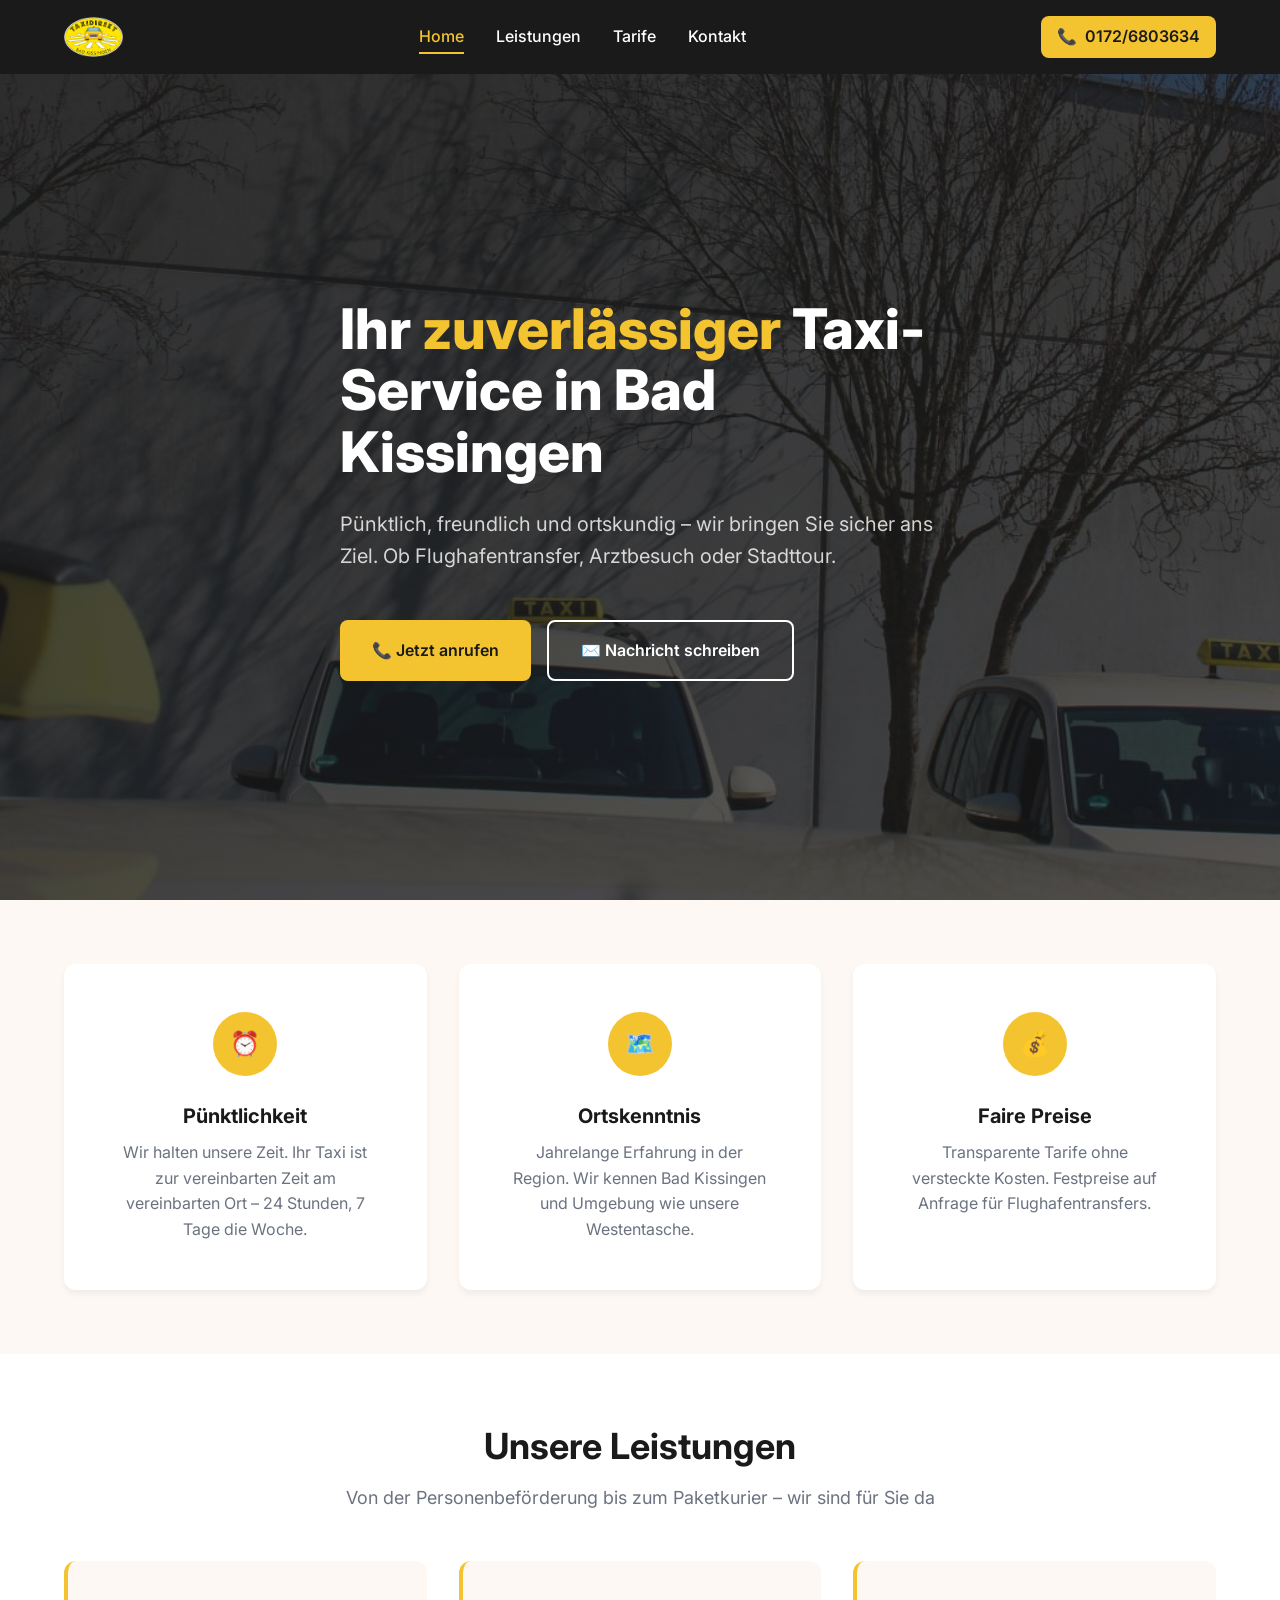
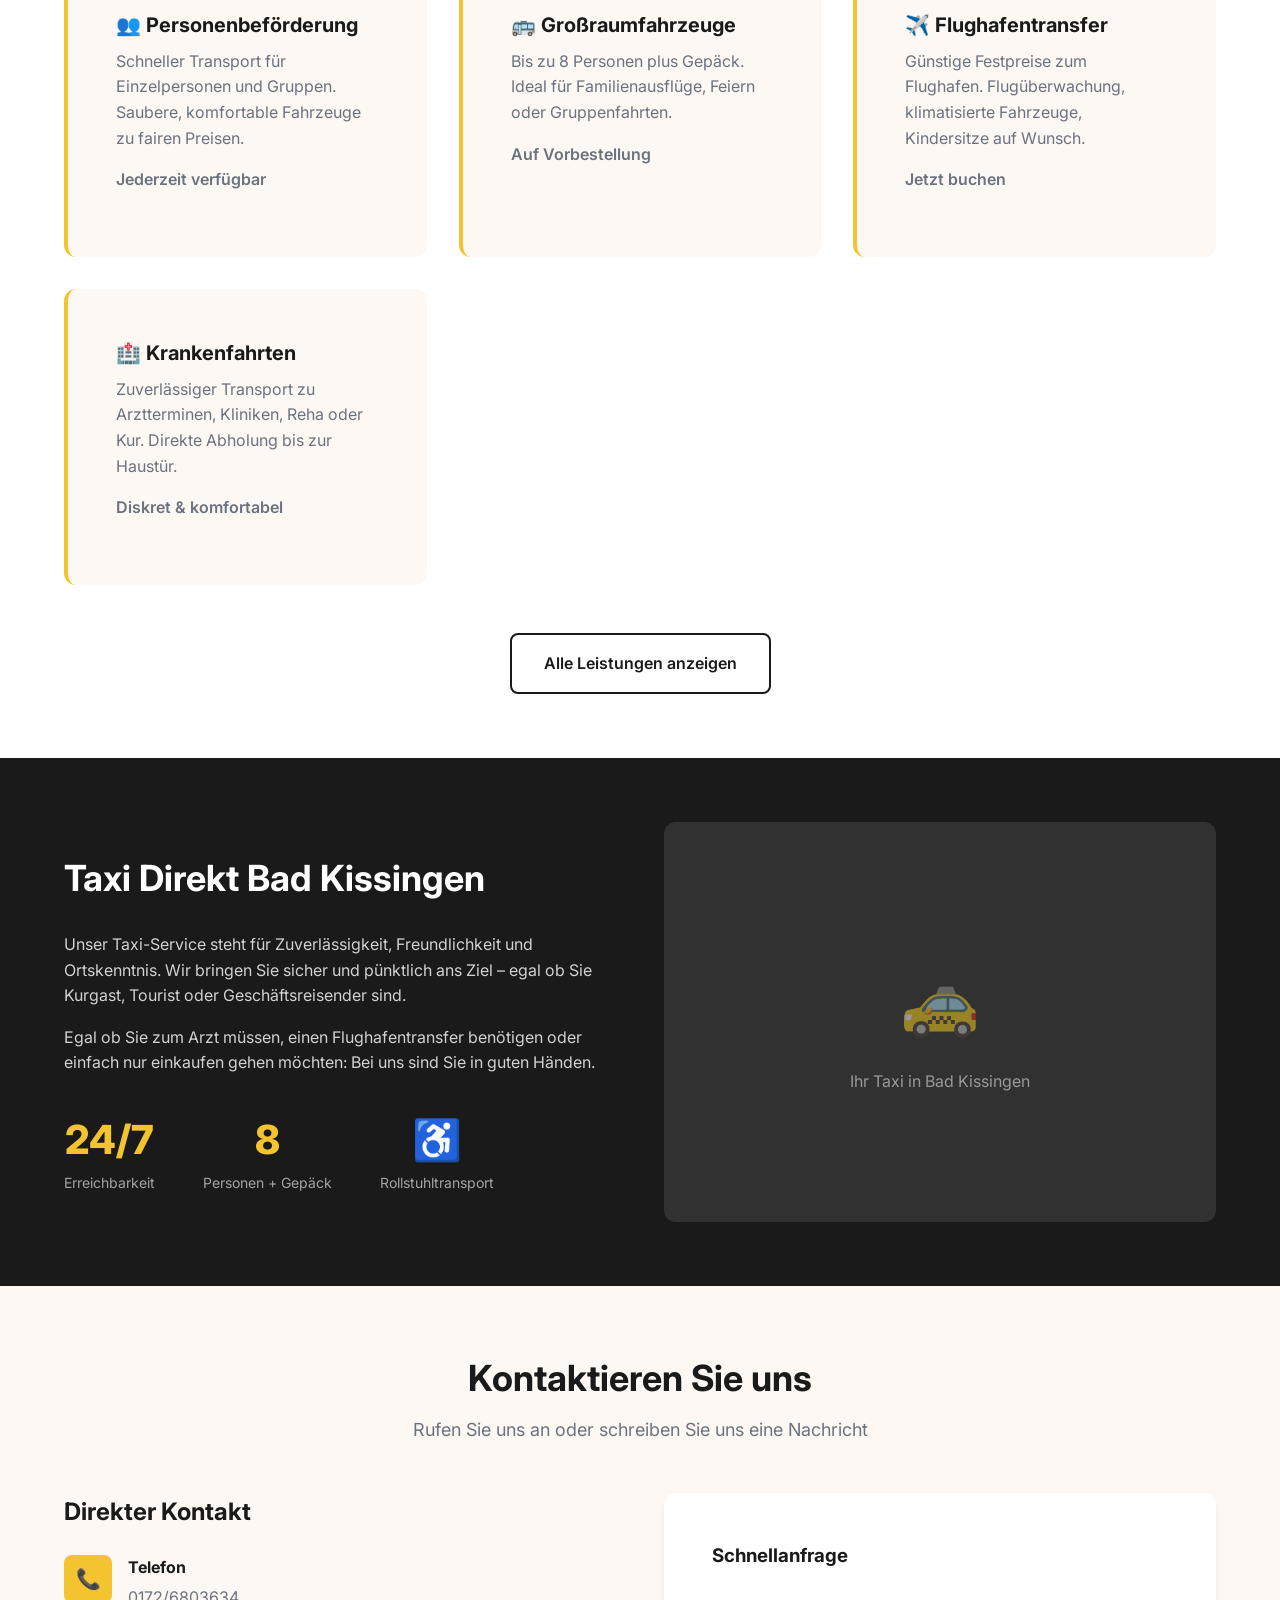
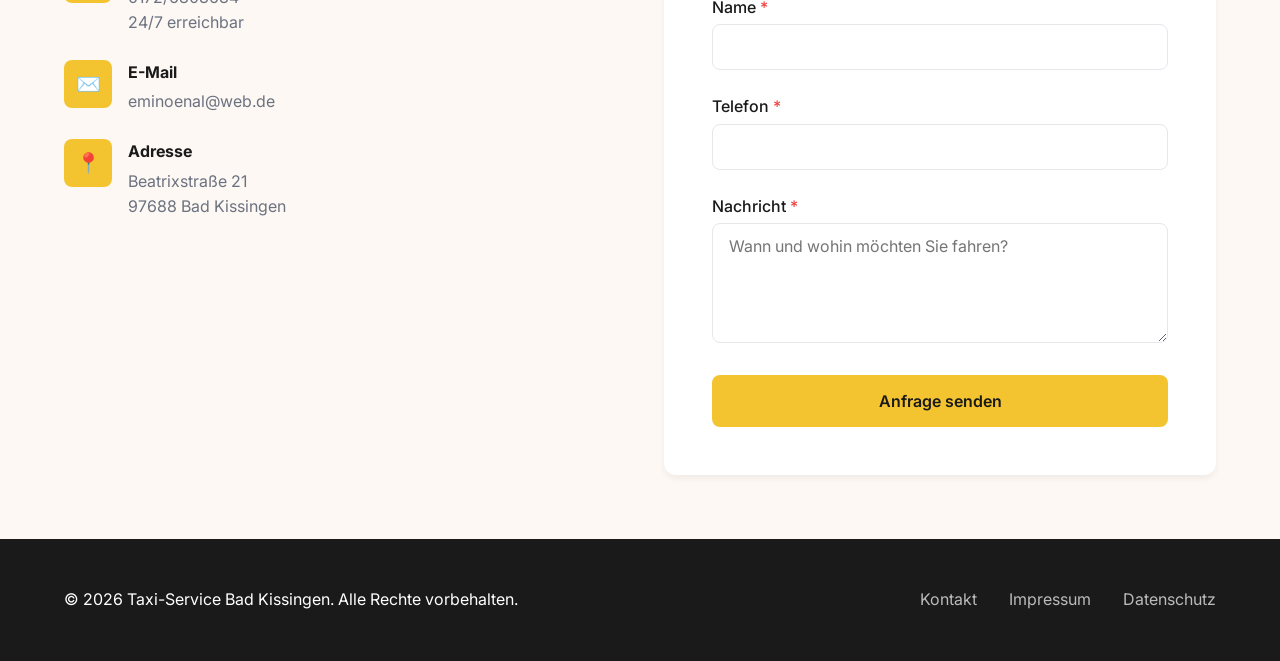
==== index.html @ 9e679f6c "Telefonnummer auf 0172/6803634 aktualisiert und echtes Logo integriert" ====
<!DOCTYPE html>
<html lang="de">
<head>
    <meta charset="UTF-8">
    <meta name="viewport" content="width=device-width, initial-scale=1.0">
    <title>Taxi-Service Bad Kissingen | Ihr zuverlässiger Partner vor Ort</title>
    <meta name="description" content="Professioneller Taxi-Service für Bad Kissingen. Personenbeförderung, Flughafentransfer, Krankenfahrten, Kurierfahrten. 24/7 erreichbar unter 0172/6803634.">
    <link rel="preconnect" href="https://fonts.googleapis.com">
    <link rel="preconnect" href="https://fonts.gstatic.com" crossorigin>
    <link href="https://fonts.googleapis.com/css2?family=Inter:wght@400;500;600;700;800&display=swap" rel="stylesheet">
    <link rel="stylesheet" href="css/style.css">
</head>
<body>
    <header>
        <div class="container">
            <a href="index.html" class="logo"><img src="img/logo.png" alt="Taxi Direkt Bad Kissingen" style="height: 40px; width: auto;"></a>
            <nav id="mainNav">
                <ul>
                    <li><a href="index.html" class="active">Home</a></li>
                    <li><a href="leistungen.html">Leistungen</a></li>
                    <li><a href="tarife.html">Tarife</a></li>
                    <li><a href="kontakt.html">Kontakt</a></li>
                </ul>
            </nav>
            <a href="tel:+491726803634" class="phone-header">
                <span>📞</span> 0172/6803634
            </a>
            <button class="mobile-menu-btn" onclick="toggleMenu()">☰</button>
        </div>
    </header>

    <section class="hero">
        <div class="container">
            <div class="hero-content">
                <h1>Ihr <span>zuverlässiger</span> Taxi-Service in Bad Kissingen</h1>
                <p>Pünktlich, freundlich und ortskundig – wir bringen Sie sicher ans Ziel. Ob Flughafentransfer, Arztbesuch oder Stadttour.</p>
                <div class="hero-buttons">
                    <a href="tel:+491726803634" class="btn btn-primary">📞 Jetzt anrufen</a>
                    <a href="kontakt.html" class="btn btn-secondary">✉️ Nachricht schreiben</a>
                </div>
            </div>
        </div>
    </section>

    <section class="features">
        <div class="container">
            <div class="features-grid">
                <div class="feature-card">
                    <div class="feature-icon">⏰</div>
                    <h3>Pünktlichkeit</h3>
                    <p>Wir halten unsere Zeit. Ihr Taxi ist zur vereinbarten Zeit am vereinbarten Ort – 24 Stunden, 7 Tage die Woche.</p>
                </div>
                <div class="feature-card">
                    <div class="feature-icon">🗺️</div>
                    <h3>Ortskenntnis</h3>
                    <p>Jahrelange Erfahrung in der Region. Wir kennen Bad Kissingen und Umgebung wie unsere Westentasche.</p>
                </div>
                <div class="feature-card">
                    <div class="feature-icon">💰</div>
                    <h3>Faire Preise</h3>
                    <p>Transparente Tarife ohne versteckte Kosten. Festpreise auf Anfrage für Flughafentransfers.</p>
                </div>
            </div>
        </div>
    </section>

    <section class="services">
        <div class="container">
            <div class="section-header">
                <h2>Unsere Leistungen</h2>
                <p>Von der Personenbeförderung bis zum Paketkurier – wir sind für Sie da</p>
            </div>
            <div class="services-grid">
                <div class="service-card">
                    <h3>👥 Personenbeförderung</h3>
                    <p>Schneller Transport für Einzelpersonen und Gruppen. Saubere, komfortable Fahrzeuge zu fairen Preisen.</p>
                    <p class="service-price">Jederzeit verfügbar</p>
                </div>
                <div class="service-card">
                    <h3>🚌 Großraumfahrzeuge</h3>
                    <p>Bis zu 8 Personen plus Gepäck. Ideal für Familienausflüge, Feiern oder Gruppenfahrten.</p>
                    <p class="service-price">Auf Vorbestellung</p>
                </div>
                <div class="service-card">
                    <h3>✈️ Flughafentransfer</h3>
                    <p>Günstige Festpreise zum Flughafen. Flugüberwachung, klimatisierte Fahrzeuge, Kindersitze auf Wunsch.</p>
                    <p class="service-price">Jetzt buchen</p>
                </div>
                <div class="service-card">
                    <h3>🏥 Krankenfahrten</h3>
                    <p>Zuverlässiger Transport zu Arztterminen, Kliniken, Reha oder Kur. Direkte Abholung bis zur Haustür.</p>
                    <p class="service-price">Diskret & komfortabel</p>
                </div>
            </div>
            <div style="text-align: center; margin-top: var(--spacing-xl);">
                <a href="leistungen.html" class="btn btn-outline">Alle Leistungen anzeigen</a>
            </div>
        </div>
    </section>

    <section class="about">
        <div class="container">
            <div class="about-content">
                <div class="about-text">
                    <h2>Taxi Direkt Bad Kissingen</h2>
                    <p>Unser Taxi-Service steht für Zuverlässigkeit, Freundlichkeit und Ortskenntnis. Wir bringen Sie sicher und pünktlich ans Ziel – egal ob Sie Kurgast, Tourist oder Geschäftsreisender sind.</p>
                    <p>Egal ob Sie zum Arzt müssen, einen Flughafentransfer benötigen oder einfach nur einkaufen gehen möchten: Bei uns sind Sie in guten Händen.</p>
                    <div class="about-stats">
                        <div class="stat">
                            <div class="stat-number">24/7</div>
                            <div class="stat-label">Erreichbarkeit</div>
                        </div>
                        <div class="stat">
                            <div class="stat-number">8</div>
                            <div class="stat-label">Personen + Gepäck</div>
                        </div>
                        <div class="stat">
                            <div class="stat-number">♿</div>
                            <div class="stat-label">Rollstuhltransport</div>
                        </div>
                    </div>
                </div>
                <div class="about-image">
                    <div style="background: rgba(255,255,255,0.1); border-radius: 12px; height: 400px; display: flex; align-items: center; justify-content: center; color: rgba(255,255,255,0.5); flex-direction: column; gap: var(--spacing-base);">
                        <span style="font-size: 4rem;">🚕</span>
                        <span>Ihr Taxi in Bad Kissingen</span>
                    </div>
                </div>
            </div>
        </div>
    </section>

    <section class="contact">
        <div class="container">
            <div class="section-header">
                <h2>Kontaktieren Sie uns</h2>
                <p>Rufen Sie uns an oder schreiben Sie uns eine Nachricht</p>
            </div>
            <div class="contact-grid">
                <div class="contact-info">
                    <h3>Direkter Kontakt</h3>
                    <div class="contact-item">
                        <div class="contact-item-icon">📞</div>
                        <div class="contact-item-content">
                            <h4>Telefon</h4>
                            <a href="tel:+491726803634">0172/6803634</a>
                            <p>24/7 erreichbar</p>
                        </div>
                    </div>
                    <div class="contact-item">
                        <div class="contact-item-icon">✉️</div>
                        <div class="contact-item-content">
                            <h4>E-Mail</h4>
                            <a href="mailto:eminoenal@web.de">eminoenal@web.de</a>
                        </div>
                    </div>
                    <div class="contact-item">
                        <div class="contact-item-icon">📍</div>
                        <div class="contact-item-content">
                            <h4>Adresse</h4>
                            <p>Beatrixstraße 21<br>97688 Bad Kissingen</p>
                        </div>
                    </div>
                </div>
                <div class="contact-form-wrapper">
                    <h3>Schnellanfrage</h3>
                    <form id="quickContactForm" action="#" method="POST">
                        <div class="form-group">
                            <label for="name">Name <span class="required">*</span></label>
                            <input type="text" id="name" name="name" required>
                            <span class="error-message">Bitte geben Sie Ihren Namen ein</span>
                        </div>
                        <div class="form-group">
                            <label for="phone">Telefon <span class="required">*</span></label>
                            <input type="tel" id="phone" name="phone" required>
                            <span class="error-message">Bitte geben Sie Ihre Telefonnummer ein</span>
                        </div>
                        <div class="form-group">
                            <label for="message">Nachricht <span class="required">*</span></label>
                            <textarea id="message" name="message" required placeholder="Wann und wohin möchten Sie fahren?"></textarea>
                            <span class="error-message">Bitte geben Sie eine Nachricht ein</span>
                        </div>
                        <button type="submit" class="btn btn-primary" style="width: 100%;">Anfrage senden</button>
                    </form>
                </div>
            </div>
        </div>
    </section>

    <footer>
        <div class="container">
            <div class="footer-content">
                <p>&copy; 2026 Taxi-Service Bad Kissingen. Alle Rechte vorbehalten.</p>
                <div class="footer-links">
                    <a href="kontakt.html">Kontakt</a>
                    <a href="impressum.html">Impressum</a>
                    <a href="datenschutz.html">Datenschutz</a>
                </div>
            </div>
        </div>
    </footer>

    <script>
        // Mobile Menu Toggle
        function toggleMenu() {
            const nav = document.getElementById('mainNav');
            nav.classList.toggle('active');
        }

        // Formular-Validierung
        document.getElementById('quickContactForm').addEventListener('submit', function(e) {
            e.preventDefault();
            
            let isValid = true;
            const requiredFields = ['name', 'phone', 'message'];
            
            requiredFields.forEach(fieldId => {
                const field = document.getElementById(fieldId);
                const errorMsg = field.nextElementSibling;
                
                if (!field.value.trim()) {
                    field.classList.add('error');
                    errorMsg.classList.add('visible');
                    isValid = false;
                } else {
                    field.classList.remove('error');
                    errorMsg.classList.remove('visible');
                }
            });
            
            if (isValid) {
                alert('Vielen Dank für Ihre Anfrage! Wir melden uns bei Ihnen.');
                this.reset();
            }
        });

        // Smooth Scroll für interne Links
        document.querySelectorAll('a[href^="#"]').forEach(anchor => {
            anchor.addEventListener('click', function (e) {
                e.preventDefault();
                const target = document.querySelector(this.getAttribute('href'));
                if (target) {
                    target.scrollIntoView({
                        behavior: 'smooth',
                        block: 'start'
                    });
                }
            });
        });
    </script>
</body>
</html>
---- css/style.css ----
:root {
    --color-primary: #F4C430;
    --color-primary-dark: #E5B526;
    --color-dark: #1A1A1A;
    --color-gray: #6B7280;
    --color-light: #FDF8F3;
    --color-success: #10B981;
    --color-error: #EF4444;
    --font-family: 'Inter', sans-serif;
    --container-max: 1200px;
    --spacing-xs: 0.25rem;
    --spacing-sm: 0.5rem;
    --spacing-base: 1rem;
    --spacing-md: 1.5rem;
    --spacing-lg: 2rem;
    --spacing-xl: 3rem;
    --spacing-2xl: 4rem;
}

* {
    margin: 0;
    padding: 0;
    box-sizing: border-box;
}

body {
    font-family: var(--font-family);
    line-height: 1.6;
    color: var(--color-dark);
    background-color: #fff;
}

.container {
    max-width: var(--container-max);
    margin: 0 auto;
    padding: 0 var(--spacing-md);
}

/* Header & Navigation */
header {
    background: var(--color-dark);
    padding: var(--spacing-base) 0;
    position: fixed;
    width: 100%;
    top: 0;
    z-index: 1000;
}

header .container {
    display: flex;
    justify-content: space-between;
    align-items: center;
}

.logo {
    font-size: 1.5rem;
    font-weight: 800;
    color: var(--color-primary);
    text-decoration: none;
    display: flex;
    align-items: center;
    gap: var(--spacing-sm);
}

.logo:hover {
    color: var(--color-primary-dark);
}

.phone-header {
    color: #fff;
    text-decoration: none;
    font-weight: 600;
    display: flex;
    align-items: center;
    gap: var(--spacing-sm);
    padding: var(--spacing-sm) var(--spacing-base);
    background: var(--color-primary);
    color: var(--color-dark);
    border-radius: 8px;
    transition: background 0.2s;
}

.phone-header:hover {
    background: var(--color-primary-dark);
}

nav ul {
    display: flex;
    list-style: none;
    gap: var(--spacing-lg);
}

nav a {
    color: #fff;
    text-decoration: none;
    font-weight: 500;
    transition: color 0.2s;
    padding: var(--spacing-sm) 0;
    position: relative;
}

nav a:hover,
nav a.active {
    color: var(--color-primary);
}

nav a.active::after {
    content: '';
    position: absolute;
    bottom: 0;
    left: 0;
    right: 0;
    height: 2px;
    background: var(--color-primary);
}

.mobile-menu-btn {
    display: none;
    background: none;
    border: none;
    color: #fff;
    font-size: 1.5rem;
    cursor: pointer;
}

/* Hero */
.hero {
    background: linear-gradient(135deg, rgba(26,26,26,0.85) 0%, rgba(26,26,26,0.7) 100%), url('../img/hero-taxi.jpg');
    background-size: cover;
    background-position: center;
    background-repeat: no-repeat;
    min-height: 100vh;
    display: flex;
    align-items: center;
    padding-top: 80px;
    position: relative;
    overflow: hidden;
}

.hero-content {
    position: relative;
    z-index: 1;
    max-width: 600px;
}

.hero h1 {
    font-size: clamp(2.5rem, 5vw, 3.5rem);
    font-weight: 800;
    line-height: 1.1;
    color: #fff;
    margin-bottom: var(--spacing-md);
}

.hero h1 span {
    color: var(--color-primary);
}

.hero p {
    font-size: 1.25rem;
    color: rgba(255,255,255,0.8);
    margin-bottom: var(--spacing-xl);
}

.hero-buttons {
    display: flex;
    gap: var(--spacing-base);
    flex-wrap: wrap;
}

/* Page Header */
.page-header {
    background: linear-gradient(135deg, var(--color-dark) 0%, #2d2d2d 100%);
    padding: 140px 0 var(--spacing-xl);
    text-align: center;
    color: #fff;
}

.page-header h1 {
    font-size: clamp(2rem, 4vw, 3rem);
    font-weight: 800;
    margin-bottom: var(--spacing-sm);
}

.page-header p {
    color: rgba(255,255,255,0.8);
    font-size: 1.125rem;
    max-width: 600px;
    margin: 0 auto;
}

/* Buttons */
.btn {
    display: inline-flex;
    align-items: center;
    justify-content: center;
    padding: 16px 32px;
    border-radius: 8px;
    font-weight: 600;
    text-decoration: none;
    transition: all 0.2s;
    border: none;
    cursor: pointer;
    font-size: 1rem;
    font-family: inherit;
    gap: var(--spacing-sm);
}

.btn-primary {
    background: var(--color-primary);
    color: var(--color-dark);
}

.btn-primary:hover {
    background: var(--color-primary-dark);
}

.btn-secondary {
    background: transparent;
    color: #fff;
    border: 2px solid #fff;
}

.btn-secondary:hover {
    background: #fff;
    color: var(--color-dark);
}

.btn-outline {
    background: transparent;
    color: var(--color-dark);
    border: 2px solid var(--color-dark);
}

.btn-outline:hover {
    background: var(--color-dark);
    color: #fff;
}

/* Features */
.features {
    padding: var(--spacing-2xl) 0;
    background: var(--color-light);
}

.features-grid {
    display: grid;
    grid-template-columns: repeat(auto-fit, minmax(280px, 1fr));
    gap: var(--spacing-lg);
}

.feature-card {
    background: #fff;
    padding: var(--spacing-xl);
    border-radius: 12px;
    box-shadow: 0 4px 6px rgba(0,0,0,0.05);
    text-align: center;
}

.feature-icon {
    width: 64px;
    height: 64px;
    background: var(--color-primary);
    border-radius: 50%;
    display: flex;
    align-items: center;
    justify-content: center;
    margin: 0 auto var(--spacing-md);
    font-size: 1.5rem;
}

.feature-card h3 {
    font-size: 1.25rem;
    margin-bottom: var(--spacing-sm);
}

.feature-card p {
    color: var(--color-gray);
}

/* Services */
.services {
    padding: var(--spacing-2xl) 0;
}

.section-header {
    text-align: center;
    margin-bottom: var(--spacing-xl);
}

.section-header h2 {
    font-size: 2.25rem;
    margin-bottom: var(--spacing-sm);
}

.section-header p {
    color: var(--color-gray);
    font-size: 1.125rem;
}

.services-grid {
    display: grid;
    grid-template-columns: repeat(auto-fit, minmax(300px, 1fr));
    gap: var(--spacing-lg);
}

.service-card {
    background: var(--color-light);
    padding: var(--spacing-xl);
    border-radius: 12px;
    border-left: 4px solid var(--color-primary);
    transition: transform 0.2s, box-shadow 0.2s;
}

.service-card:hover {
    transform: translateY(-4px);
    box-shadow: 0 8px 16px rgba(0,0,0,0.1);
}

.service-card h3 {
    font-size: 1.25rem;
    margin-bottom: var(--spacing-sm);
    display: flex;
    align-items: center;
    gap: var(--spacing-sm);
}

.service-card p {
    color: var(--color-gray);
    margin-bottom: var(--spacing-base);
}

.service-price {
    font-weight: 600;
    color: var(--color-dark);
}

.service-features {
    list-style: none;
    margin-top: var(--spacing-base);
}

.service-features li {
    padding: var(--spacing-xs) 0;
    color: var(--color-gray);
    display: flex;
    align-items: center;
    gap: var(--spacing-sm);
}

.service-features li::before {
    content: '✓';
    color: var(--color-success);
    font-weight: bold;
}

/* About Section */
.about {
    padding: var(--spacing-2xl) 0;
    background: var(--color-dark);
    color: #fff;
}

.about-content {
    display: grid;
    grid-template-columns: 1fr 1fr;
    gap: var(--spacing-xl);
    align-items: center;
}

.about-text h2 {
    font-size: 2.25rem;
    margin-bottom: var(--spacing-md);
}

.about-text h2 span {
    color: var(--color-primary);
}

.about-text p {
    color: rgba(255,255,255,0.8);
    margin-bottom: var(--spacing-base);
}

.about-stats {
    display: flex;
    gap: var(--spacing-xl);
    margin-top: var(--spacing-lg);
}

.stat {
    text-align: center;
}

.stat-number {
    font-size: 2.5rem;
    font-weight: 800;
    color: var(--color-primary);
}

.stat-label {
    color: rgba(255,255,255,0.6);
    font-size: 0.875rem;
}

/* Content Sections */
.content-section {
    padding: var(--spacing-2xl) 0;
}

.content-section.alt-bg {
    background: var(--color-light);
}

.content-section h2 {
    font-size: 1.75rem;
    margin-bottom: var(--spacing-md);
    color: var(--color-dark);
}

.content-section h3 {
    font-size: 1.25rem;
    margin: var(--spacing-lg) 0 var(--spacing-base);
    color: var(--color-dark);
}

.content-section p {
    color: var(--color-gray);
    margin-bottom: var(--spacing-base);
    line-height: 1.7;
}

.content-section ul {
    margin-left: var(--spacing-lg);
    color: var(--color-gray);
}

.content-section li {
    margin-bottom: var(--spacing-sm);
}

/* Highlight Box */
.highlight-box {
    background: var(--color-primary);
    color: var(--color-dark);
    padding: var(--spacing-xl);
    border-radius: 12px;
    margin: var(--spacing-xl) 0;
}

.highlight-box h3 {
    color: var(--color-dark);
    margin-bottom: var(--spacing-base);
}

.highlight-box p {
    color: var(--color-dark);
}

/* Tarife Section */
.tarife-section {
    padding: var(--spacing-2xl) 0;
}

.tarife-intro {
    text-align: center;
    max-width: 800px;
    margin: 0 auto var(--spacing-xl);
}

.tarife-intro p {
    color: var(--color-gray);
    font-size: 1.125rem;
}

.tarife-buttons {
    display: flex;
    justify-content: center;
    gap: var(--spacing-base);
    flex-wrap: wrap;
    margin-top: var(--spacing-lg);
}

/* Contact Section */
.contact {
    padding: var(--spacing-2xl) 0;
    background: var(--color-light);
}

.contact-grid {
    display: grid;
    grid-template-columns: 1fr 1fr;
    gap: var(--spacing-xl);
}

.contact-info h3 {
    font-size: 1.5rem;
    margin-bottom: var(--spacing-md);
}

.contact-item {
    display: flex;
    align-items: flex-start;
    gap: var(--spacing-base);
    margin-bottom: var(--spacing-md);
}

.contact-item-icon {
    width: 48px;
    height: 48px;
    background: var(--color-primary);
    border-radius: 8px;
    display: flex;
    align-items: center;
    justify-content: center;
    flex-shrink: 0;
    font-size: 1.25rem;
}

.contact-item-content h4 {
    margin-bottom: 4px;
    font-size: 1rem;
}

.contact-item-content p,
.contact-item-content a {
    color: var(--color-gray);
    text-decoration: none;
}

.contact-item-content a:hover {
    color: var(--color-dark);
}

/* Contact Form */
.contact-form-wrapper {
    background: #fff;
    padding: var(--spacing-xl);
    border-radius: 12px;
    box-shadow: 0 4px 6px rgba(0,0,0,0.05);
}

.contact-form-wrapper h3 {
    margin-bottom: var(--spacing-md);
}

.form-group {
    margin-bottom: var(--spacing-md);
}

.form-group label {
    display: block;
    margin-bottom: var(--spacing-xs);
    font-weight: 500;
}

.form-group label .required {
    color: var(--color-error);
}

.form-group input,
.form-group textarea,
.form-group select {
    width: 100%;
    padding: 12px 16px;
    border: 1px solid #E5E7EB;
    border-radius: 8px;
    font-family: inherit;
    font-size: 1rem;
    transition: border-color 0.2s, box-shadow 0.2s;
    background: #fff;
}

.form-group input:focus,
.form-group textarea:focus,
.form-group select:focus {
    outline: none;
    border-color: var(--color-primary);
    box-shadow: 0 0 0 3px rgba(244,196,48,0.2);
}

.form-group input.error,
.form-group textarea.error {
    border-color: var(--color-error);
}

.error-message {
    color: var(--color-error);
    font-size: 0.875rem;
    margin-top: var(--spacing-xs);
    display: none;
}

.error-message.visible {
    display: block;
}

.form-group textarea {
    resize: vertical;
    min-height: 120px;
}

.form-success {
    background: var(--color-success);
    color: #fff;
    padding: var(--spacing-base);
    border-radius: 8px;
    margin-bottom: var(--spacing-md);
    display: none;
}

.form-success.visible {
    display: block;
}

/* Footer */
footer {
    background: var(--color-dark);
    color: #fff;
    padding: var(--spacing-xl) 0;
}

.footer-content {
    display: flex;
    justify-content: space-between;
    align-items: center;
    flex-wrap: wrap;
    gap: var(--spacing-base);
}

.footer-links {
    display: flex;
    gap: var(--spacing-lg);
}

.footer-links a {
    color: rgba(255,255,255,0.7);
    text-decoration: none;
}

.footer-links a:hover {
    color: var(--color-primary);
}

/* Legal Pages */
.legal-content {
    padding: var(--spacing-2xl) 0;
    max-width: 800px;
    margin: 0 auto;
}

.legal-content h2 {
    font-size: 1.5rem;
    margin: var(--spacing-xl) 0 var(--spacing-base);
    color: var(--color-dark);
}

.legal-content h2:first-child {
    margin-top: 0;
}

.legal-content p {
    color: var(--color-gray);
    margin-bottom: var(--spacing-base);
    line-height: 1.7;
}

.legal-content address {
    color: var(--color-gray);
    font-style: normal;
    line-height: 1.8;
    margin-bottom: var(--spacing-base);
}

/* Responsive */
@media (max-width: 768px) {
    nav {
        display: none;
        position: absolute;
        top: 100%;
        left: 0;
        right: 0;
        background: var(--color-dark);
        padding: var(--spacing-base) 0;
    }

    nav.active {
        display: block;
    }

    nav ul {
        flex-direction: column;
        gap: 0;
        padding: 0 var(--spacing-md);
    }

    nav a {
        padding: var(--spacing-base) 0;
        display: block;
        border-bottom: 1px solid rgba(255,255,255,0.1);
    }

    nav a.active::after {
        display: none;
    }

    .mobile-menu-btn {
        display: block;
    }

    .hero h1 {
        font-size: 2rem;
    }

    .about-content,
    .contact-grid {
        grid-template-columns: 1fr;
    }

    .about-stats {
        justify-content: center;
    }

    .footer-content {
        flex-direction: column;
        text-align: center;
    }

    .phone-header span {
        display: none;
    }

    .phone-header {
        padding: var(--spacing-sm);
        font-size: 0.875rem;
    }
}

@media (max-width: 480px) {
    .hero-buttons {
        flex-direction: column;
    }

    .btn {
        width: 100%;
    }

    .about-stats {
        flex-direction: column;
        gap: var(--spacing-base);
    }

    .tarife-buttons {
        flex-direction: column;
    }
}
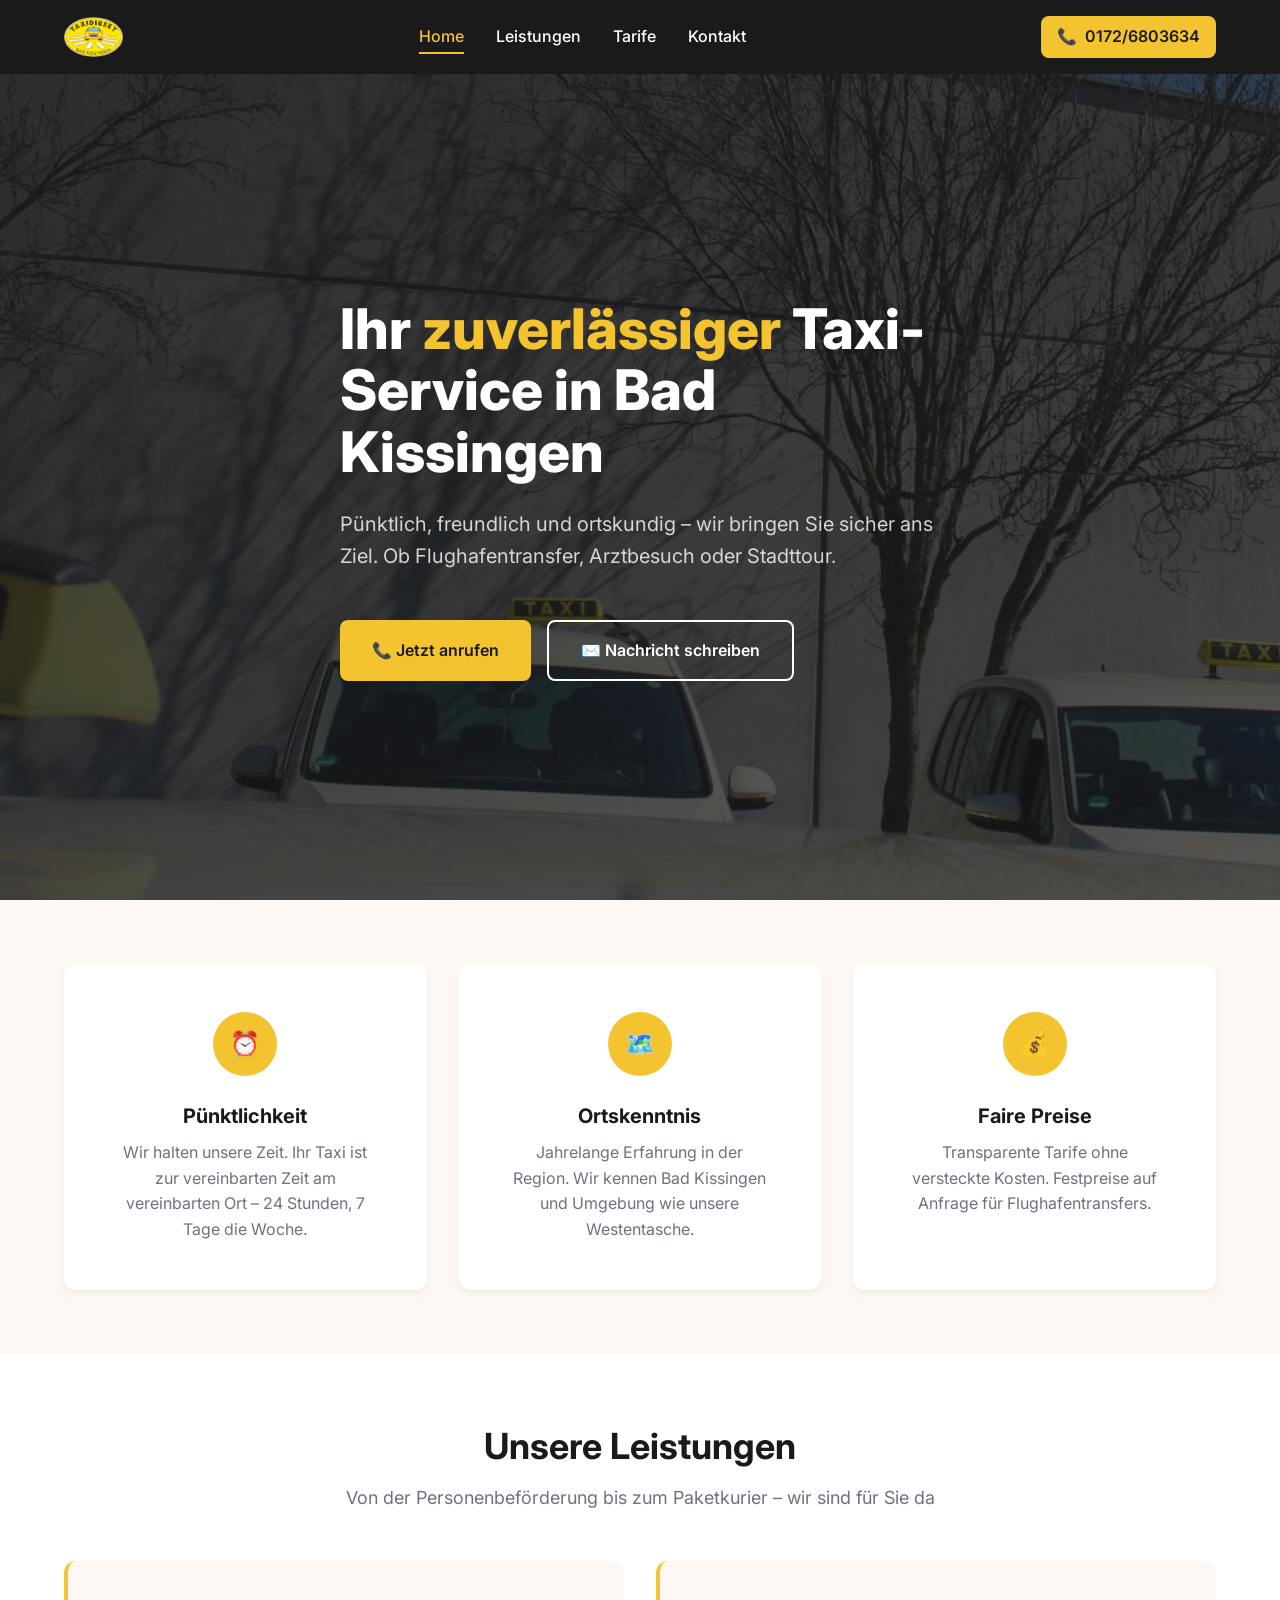
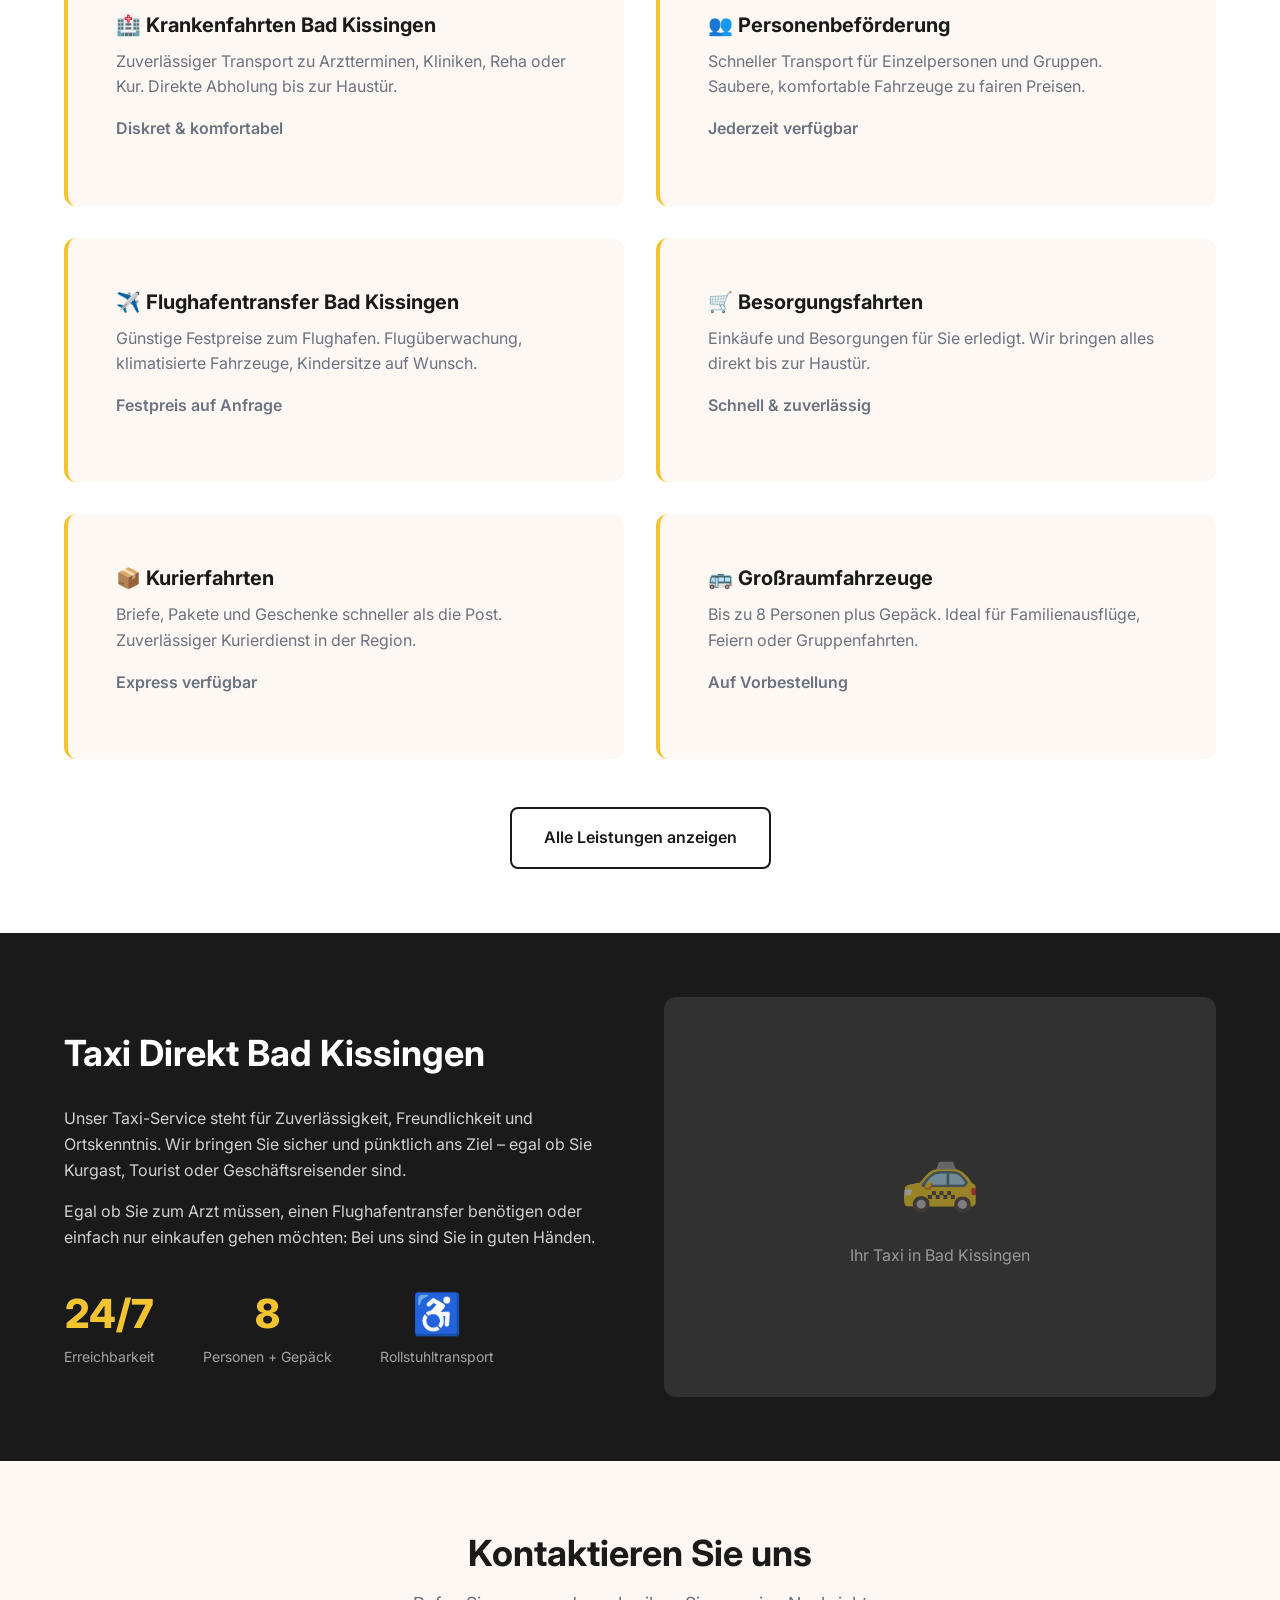
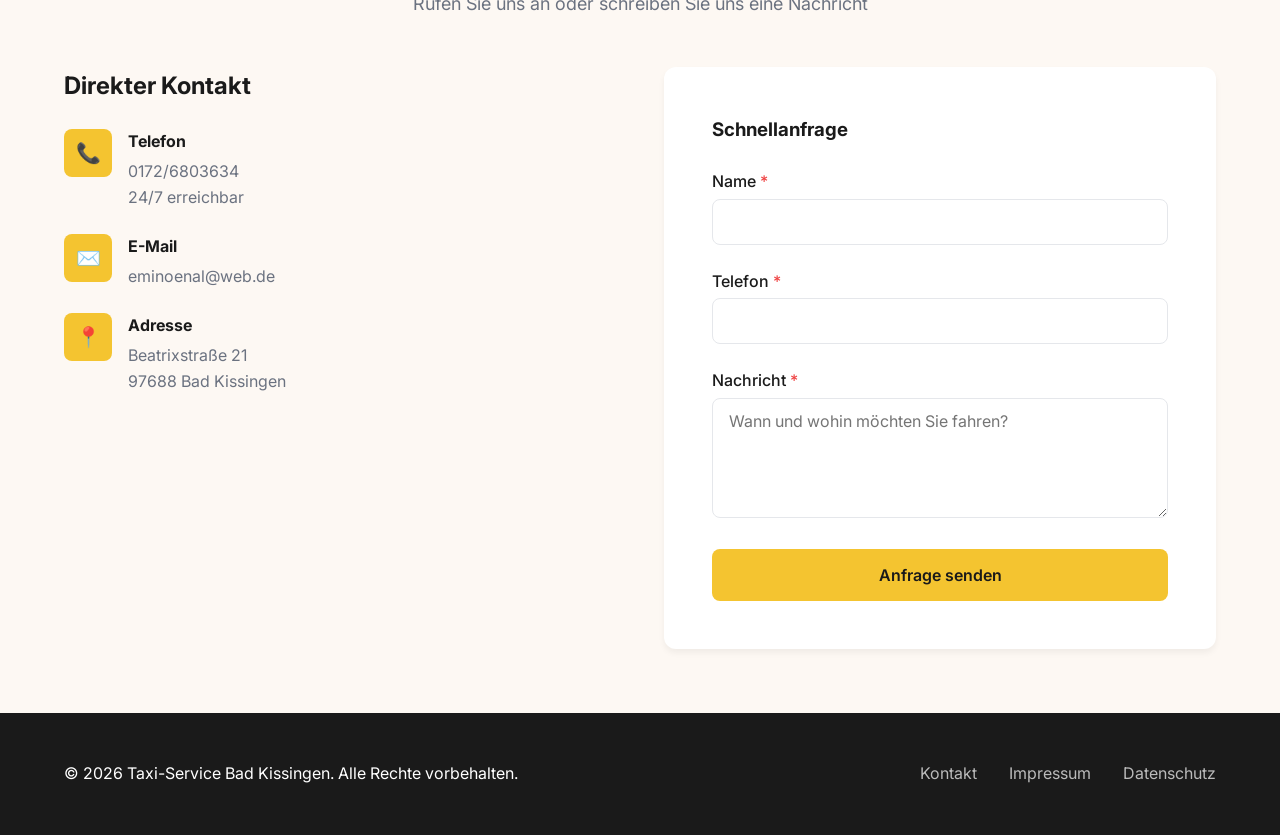
==== commit 60c17134: "Leistungen auf Startseite aktualisiert: 6 Services 2-spaltig auf Desktop" ====
--- a/index.html
+++ b/index.html
@@ -72,24 +72,34 @@
             </div>
             <div class="services-grid">
                 <div class="service-card">
+                    <h3>🏥 Krankenfahrten Bad Kissingen</h3>
+                    <p>Zuverlässiger Transport zu Arztterminen, Kliniken, Reha oder Kur. Direkte Abholung bis zur Haustür.</p>
+                    <p class="service-price">Diskret & komfortabel</p>
+                </div>
+                <div class="service-card">
                     <h3>👥 Personenbeförderung</h3>
                     <p>Schneller Transport für Einzelpersonen und Gruppen. Saubere, komfortable Fahrzeuge zu fairen Preisen.</p>
                     <p class="service-price">Jederzeit verfügbar</p>
                 </div>
                 <div class="service-card">
+                    <h3>✈️ Flughafentransfer Bad Kissingen</h3>
+                    <p>Günstige Festpreise zum Flughafen. Flugüberwachung, klimatisierte Fahrzeuge, Kindersitze auf Wunsch.</p>
+                    <p class="service-price">Festpreis auf Anfrage</p>
+                </div>
+                <div class="service-card">
+                    <h3>🛒 Besorgungsfahrten</h3>
+                    <p>Einkäufe und Besorgungen für Sie erledigt. Wir bringen alles direkt bis zur Haustür.</p>
+                    <p class="service-price">Schnell & zuverlässig</p>
+                </div>
+                <div class="service-card">
+                    <h3>📦 Kurierfahrten</h3>
+                    <p>Briefe, Pakete und Geschenke schneller als die Post. Zuverlässiger Kurierdienst in der Region.</p>
+                    <p class="service-price">Express verfügbar</p>
+                </div>
+                <div class="service-card">
                     <h3>🚌 Großraumfahrzeuge</h3>
                     <p>Bis zu 8 Personen plus Gepäck. Ideal für Familienausflüge, Feiern oder Gruppenfahrten.</p>
                     <p class="service-price">Auf Vorbestellung</p>
-                </div>
-                <div class="service-card">
-                    <h3>✈️ Flughafentransfer</h3>
-                    <p>Günstige Festpreise zum Flughafen. Flugüberwachung, klimatisierte Fahrzeuge, Kindersitze auf Wunsch.</p>
-                    <p class="service-price">Jetzt buchen</p>
-                </div>
-                <div class="service-card">
-                    <h3>🏥 Krankenfahrten</h3>
-                    <p>Zuverlässiger Transport zu Arztterminen, Kliniken, Reha oder Kur. Direkte Abholung bis zur Haustür.</p>
-                    <p class="service-price">Diskret & komfortabel</p>
                 </div>
             </div>
             <div style="text-align: center; margin-top: var(--spacing-xl);">
--- a/css/style.css
+++ b/css/style.css
@@ -299,8 +299,14 @@
 
 .services-grid {
     display: grid;
-    grid-template-columns: repeat(auto-fit, minmax(300px, 1fr));
+    grid-template-columns: repeat(2, 1fr);
     gap: var(--spacing-lg);
+}
+
+@media (max-width: 768px) {
+    .services-grid {
+        grid-template-columns: 1fr;
+    }
 }
 
 .service-card {
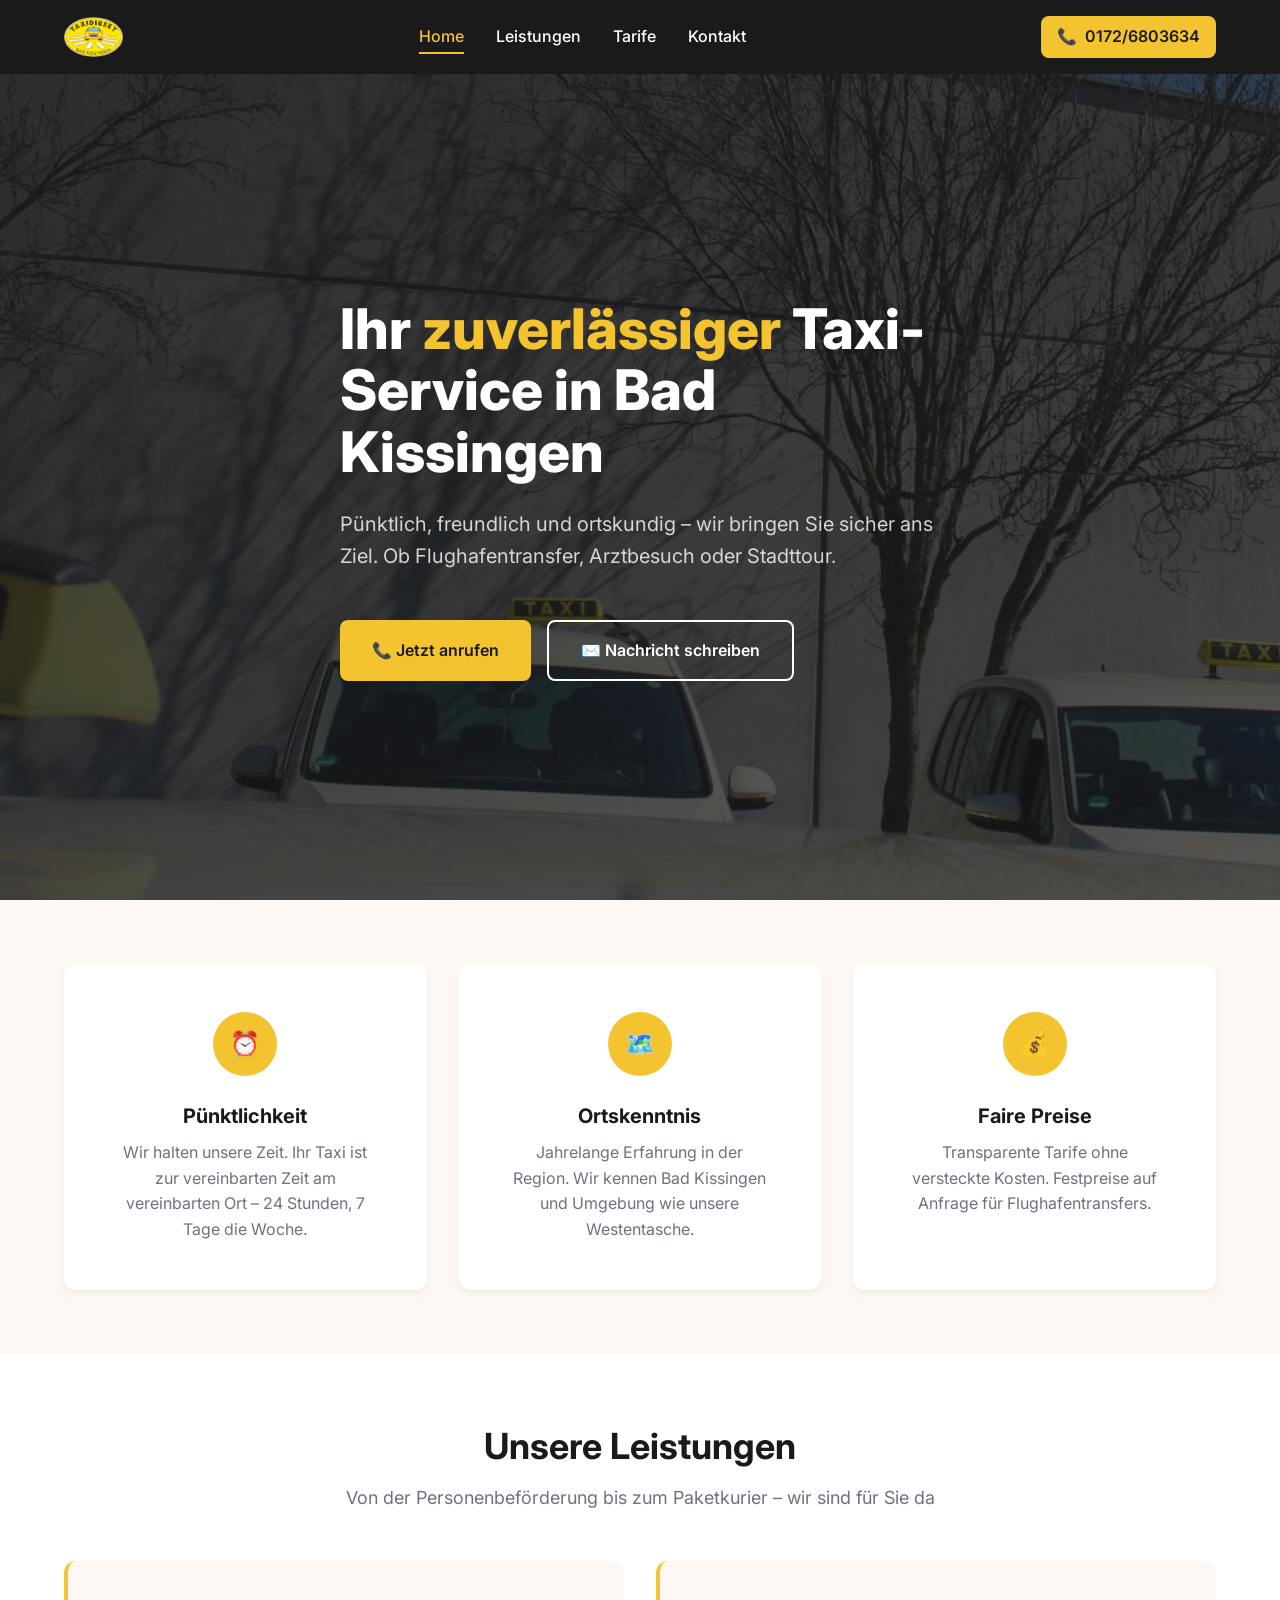
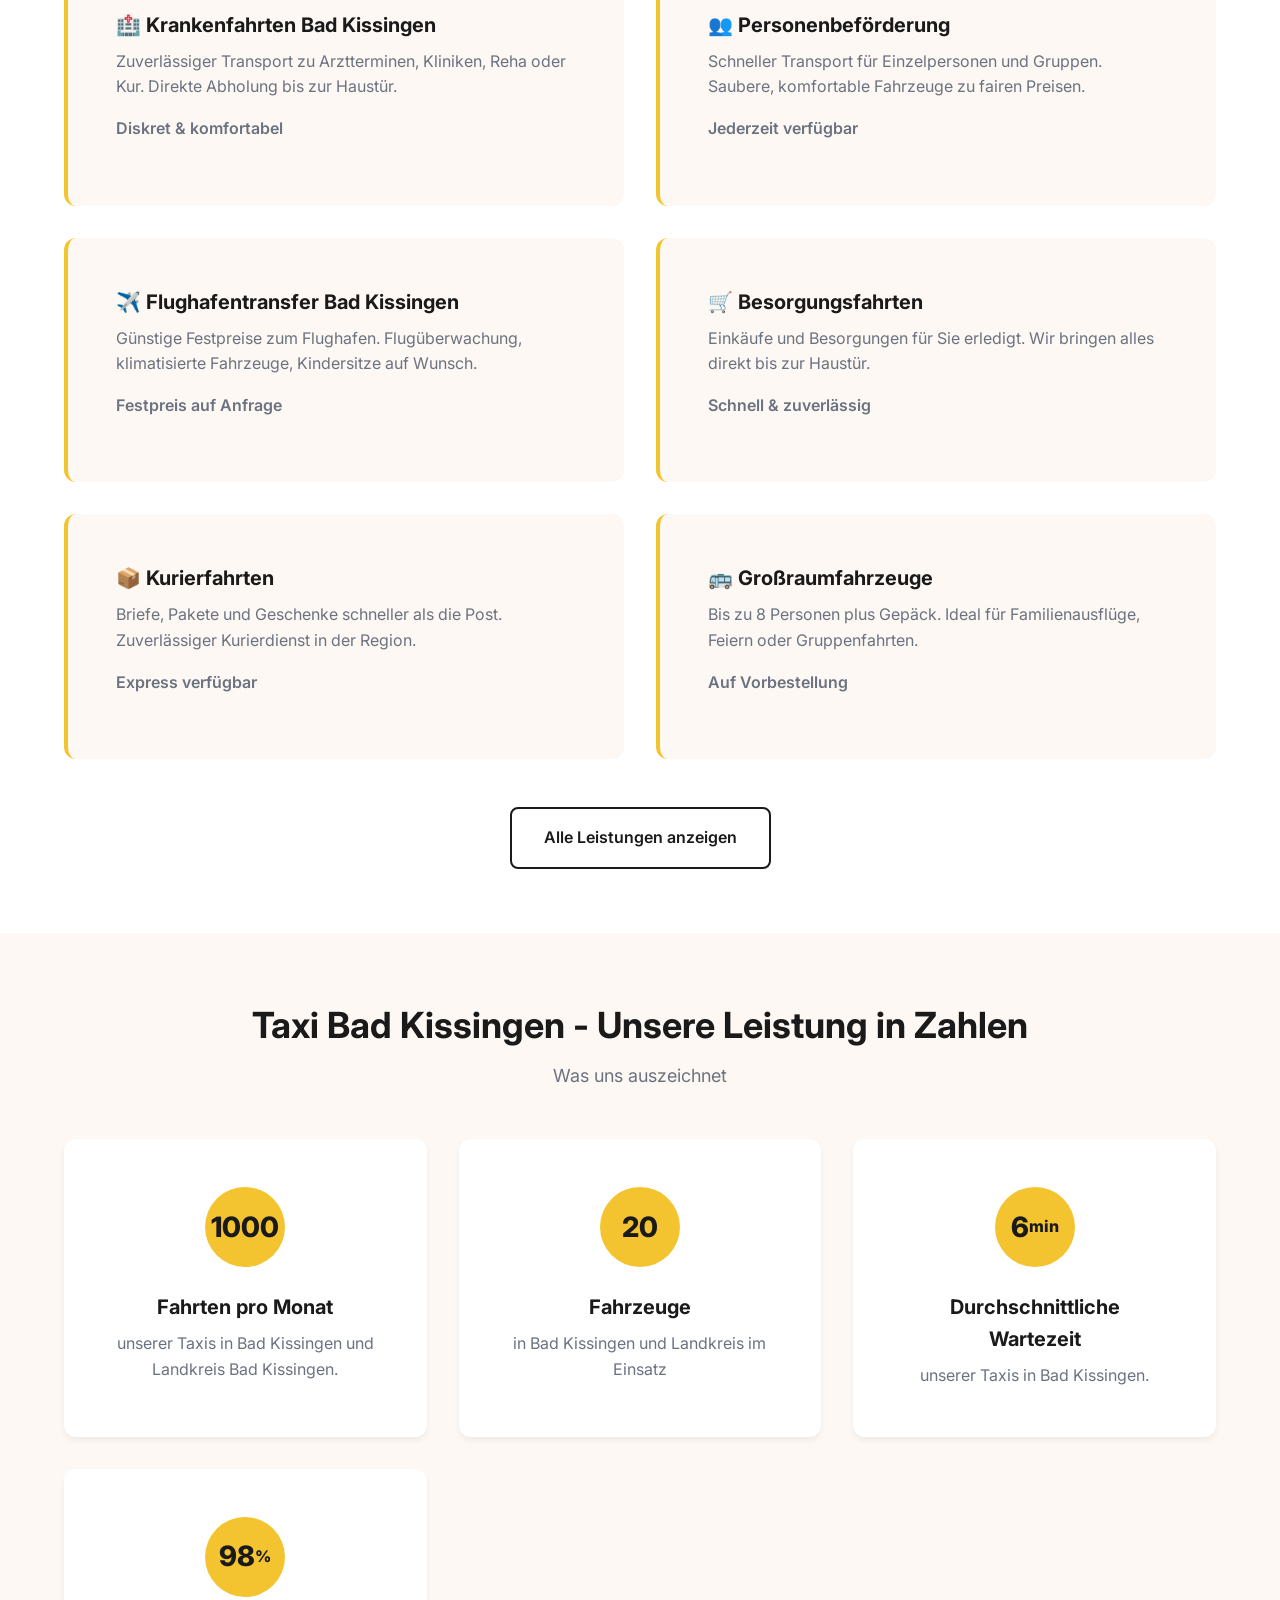
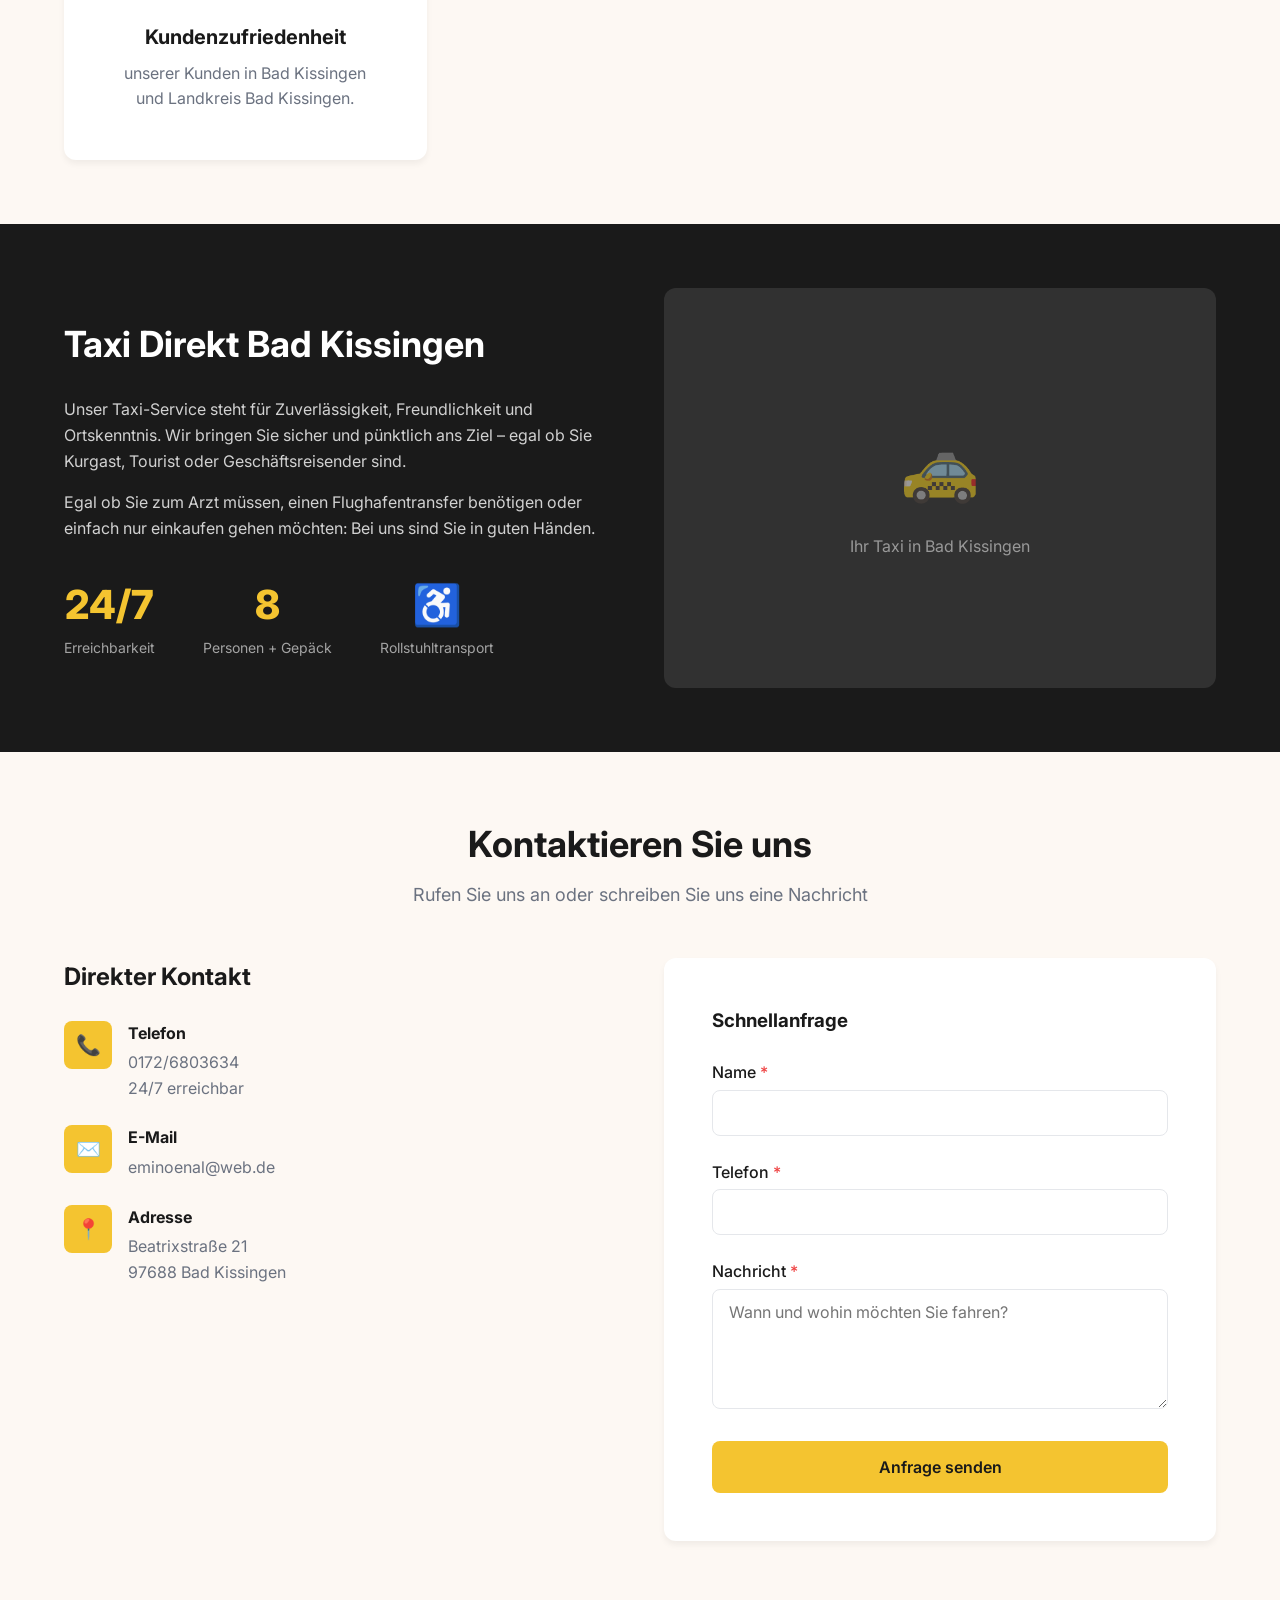
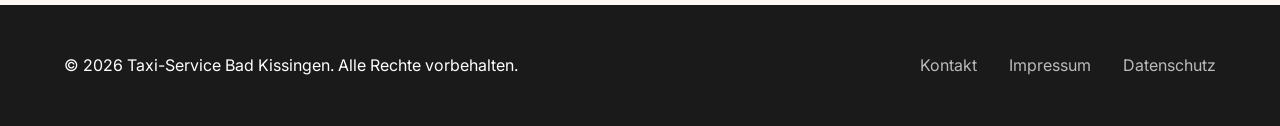
==== commit eee2d1f8: "Statistik-Sektion mit Zahlen nach Leistungen eingefuegt" ====
--- a/index.html
+++ b/index.html
@@ -104,6 +104,37 @@
             </div>
             <div style="text-align: center; margin-top: var(--spacing-xl);">
                 <a href="leistungen.html" class="btn btn-outline">Alle Leistungen anzeigen</a>
+            </div>
+        </div>
+    </section>
+
+    <section class="features">
+        <div class="container">
+            <div class="section-header">
+                <h2>Taxi Bad Kissingen - Unsere Leistung in Zahlen</h2>
+                <p>Was uns auszeichnet</p>
+            </div>
+            <div class="features-grid">
+                <div class="feature-card">
+                    <div class="feature-icon" style="font-size: 1.75rem; font-weight: 800; width: 80px; height: 80px;">1000</div>
+                    <h3>Fahrten pro Monat</h3>
+                    <p>unserer Taxis in Bad Kissingen und Landkreis Bad Kissingen.</p>
+                </div>
+                <div class="feature-card">
+                    <div class="feature-icon" style="font-size: 1.75rem; font-weight: 800; width: 80px; height: 80px;">20</div>
+                    <h3>Fahrzeuge</h3>
+                    <p>in Bad Kissingen und Landkreis im Einsatz</p>
+                </div>
+                <div class="feature-card">
+                    <div class="feature-icon" style="font-size: 1.75rem; font-weight: 800; width: 80px; height: 80px;">6<span style="font-size: 1rem;">min</span></div>
+                    <h3>Durchschnittliche Wartezeit</h3>
+                    <p>unserer Taxis in Bad Kissingen.</p>
+                </div>
+                <div class="feature-card">
+                    <div class="feature-icon" style="font-size: 1.75rem; font-weight: 800; width: 80px; height: 80px;">98<span style="font-size: 1rem;">%</span></div>
+                    <h3>Kundenzufriedenheit</h3>
+                    <p>unserer Kunden in Bad Kissingen und Landkreis Bad Kissingen.</p>
+                </div>
             </div>
         </div>
     </section>
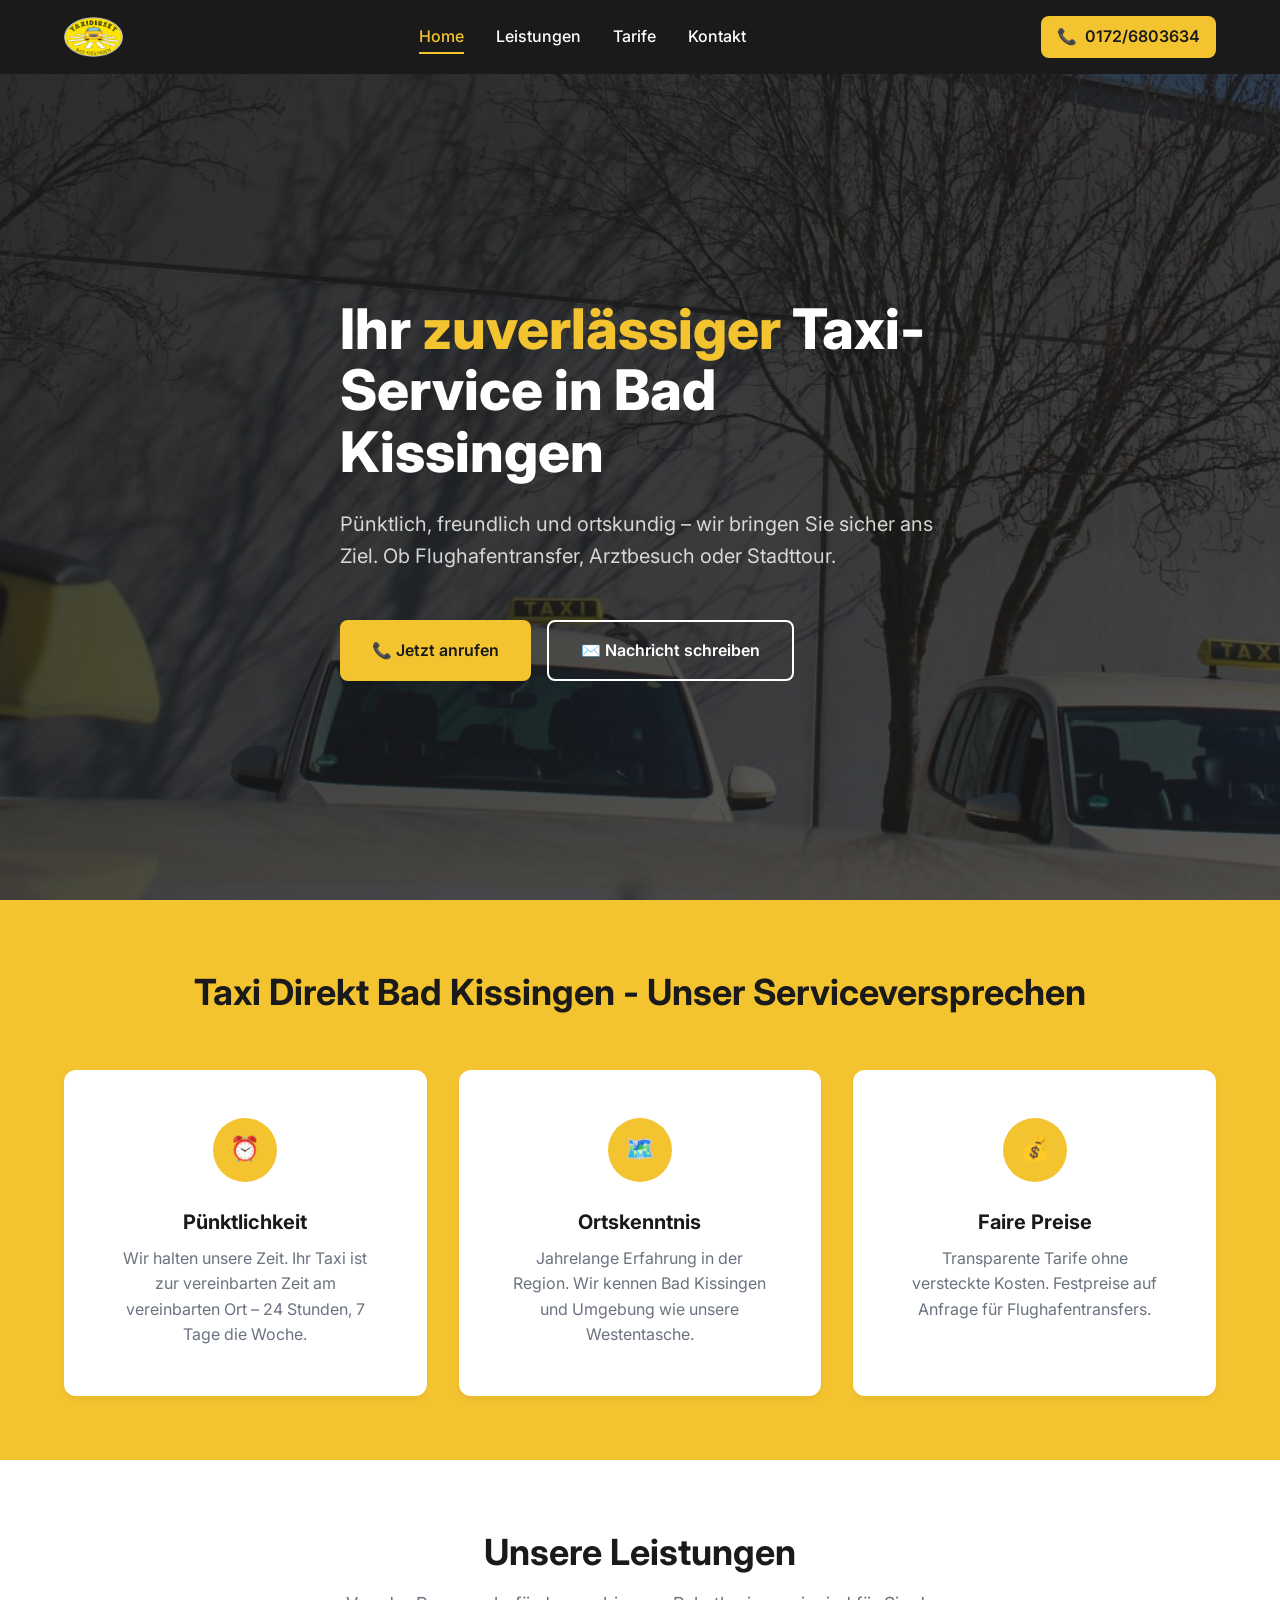
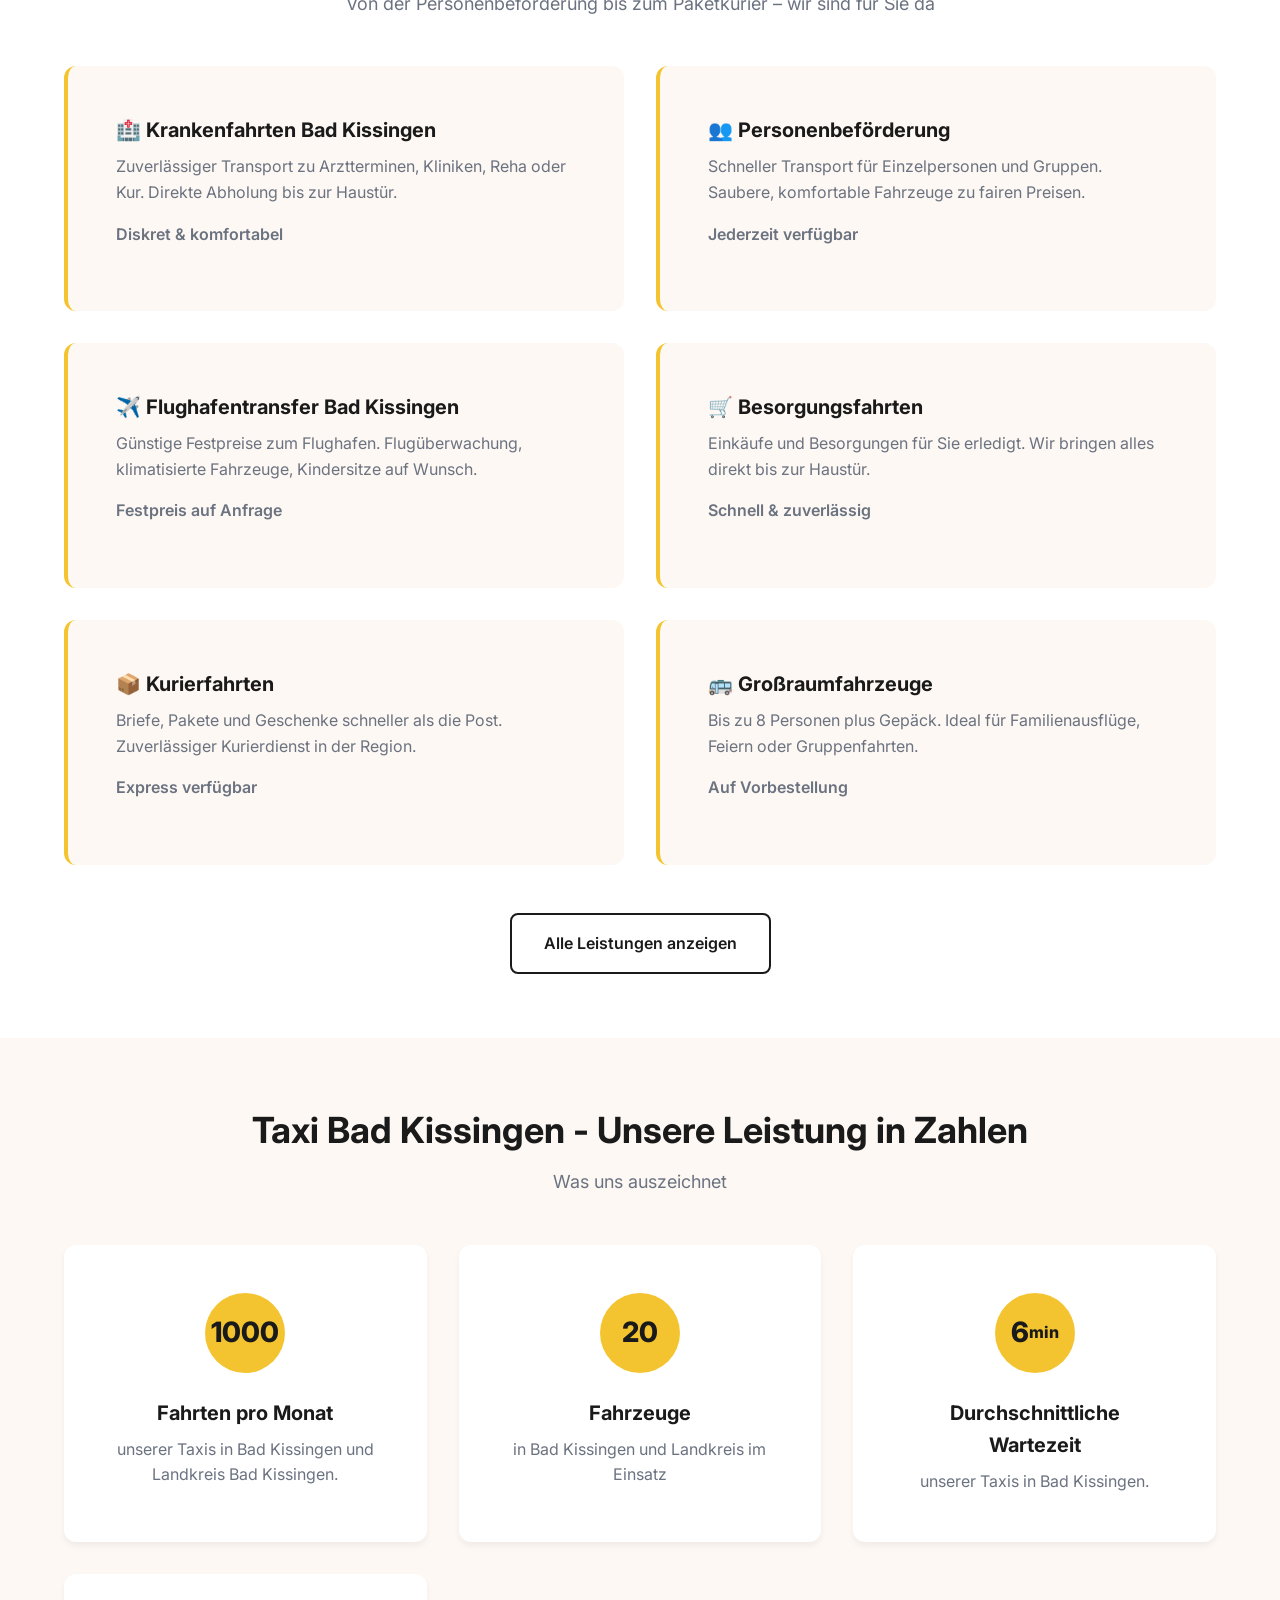
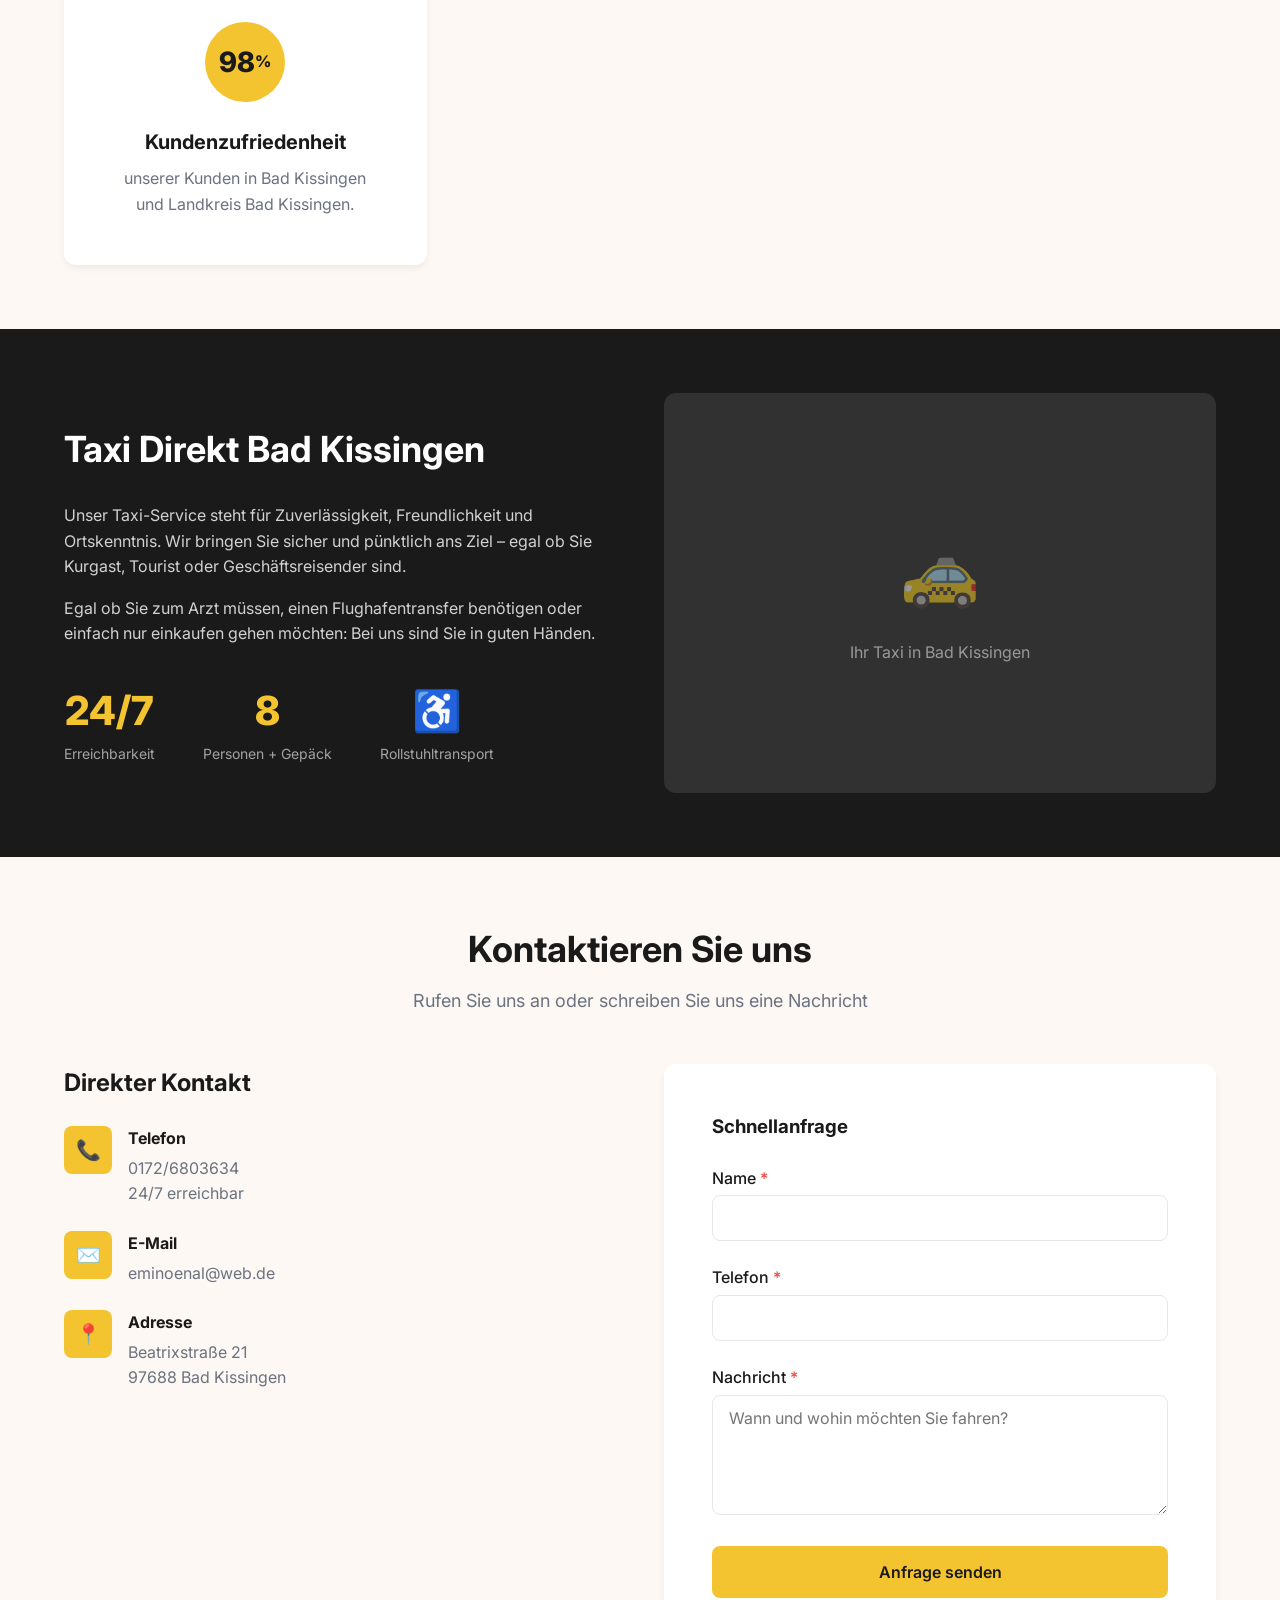
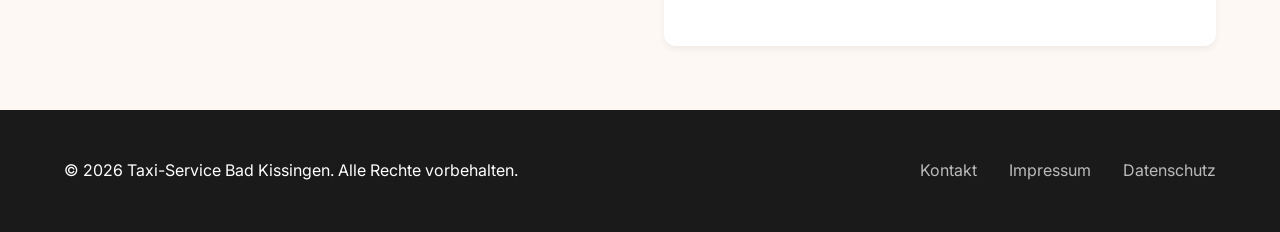
==== commit 1636efe9: "Serviceversprechen-Sektion nach Hero mit gelbem Hintergrund und Headline" ====
--- a/index.html
+++ b/index.html
@@ -42,8 +42,11 @@
         </div>
     </section>
 
-    <section class="features">
-        <div class="container">
+    <section class="features" style="background: var(--color-primary); padding: var(--spacing-2xl) 0;">
+        <div class="container">
+            <div class="section-header" style="margin-bottom: var(--spacing-xl);">
+                <h2 style="color: var(--color-dark);">Taxi Direkt Bad Kissingen - Unser Serviceversprechen</h2>
+            </div>
             <div class="features-grid">
                 <div class="feature-card">
                     <div class="feature-icon">⏰</div>
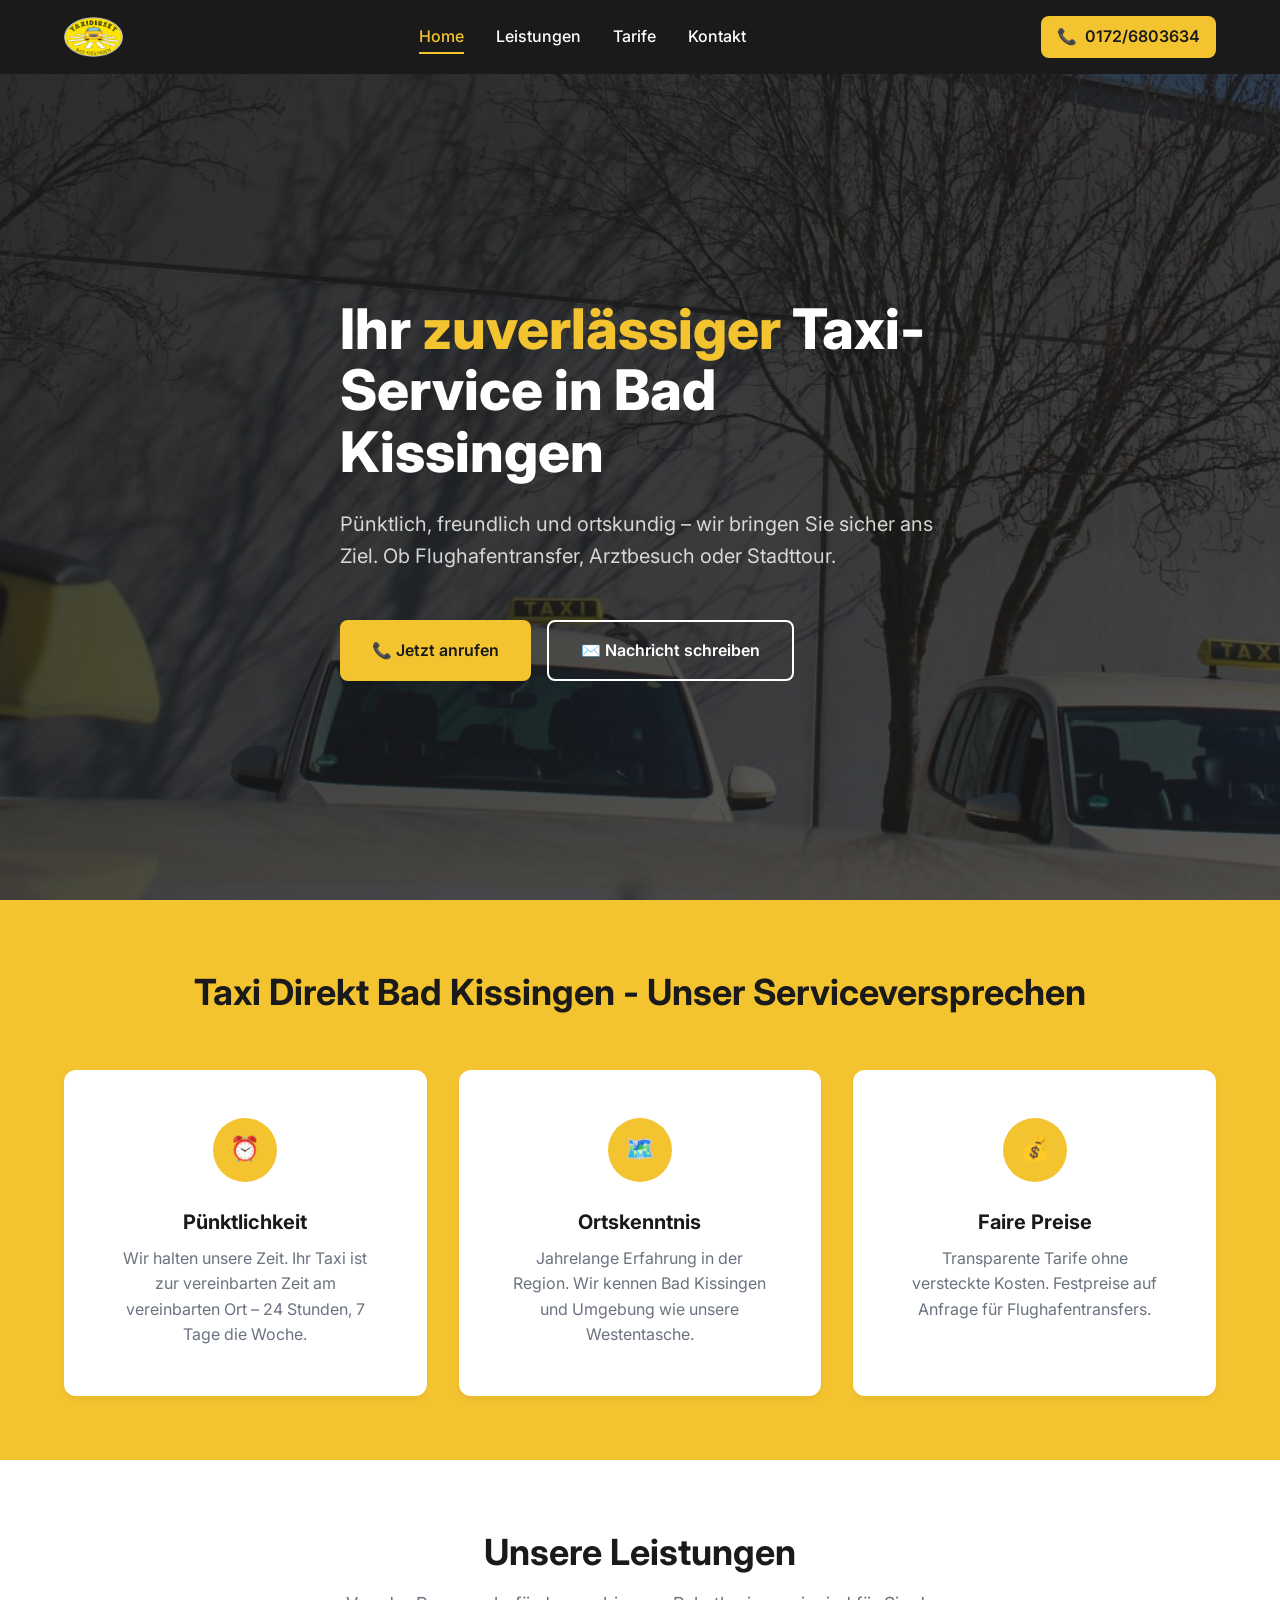
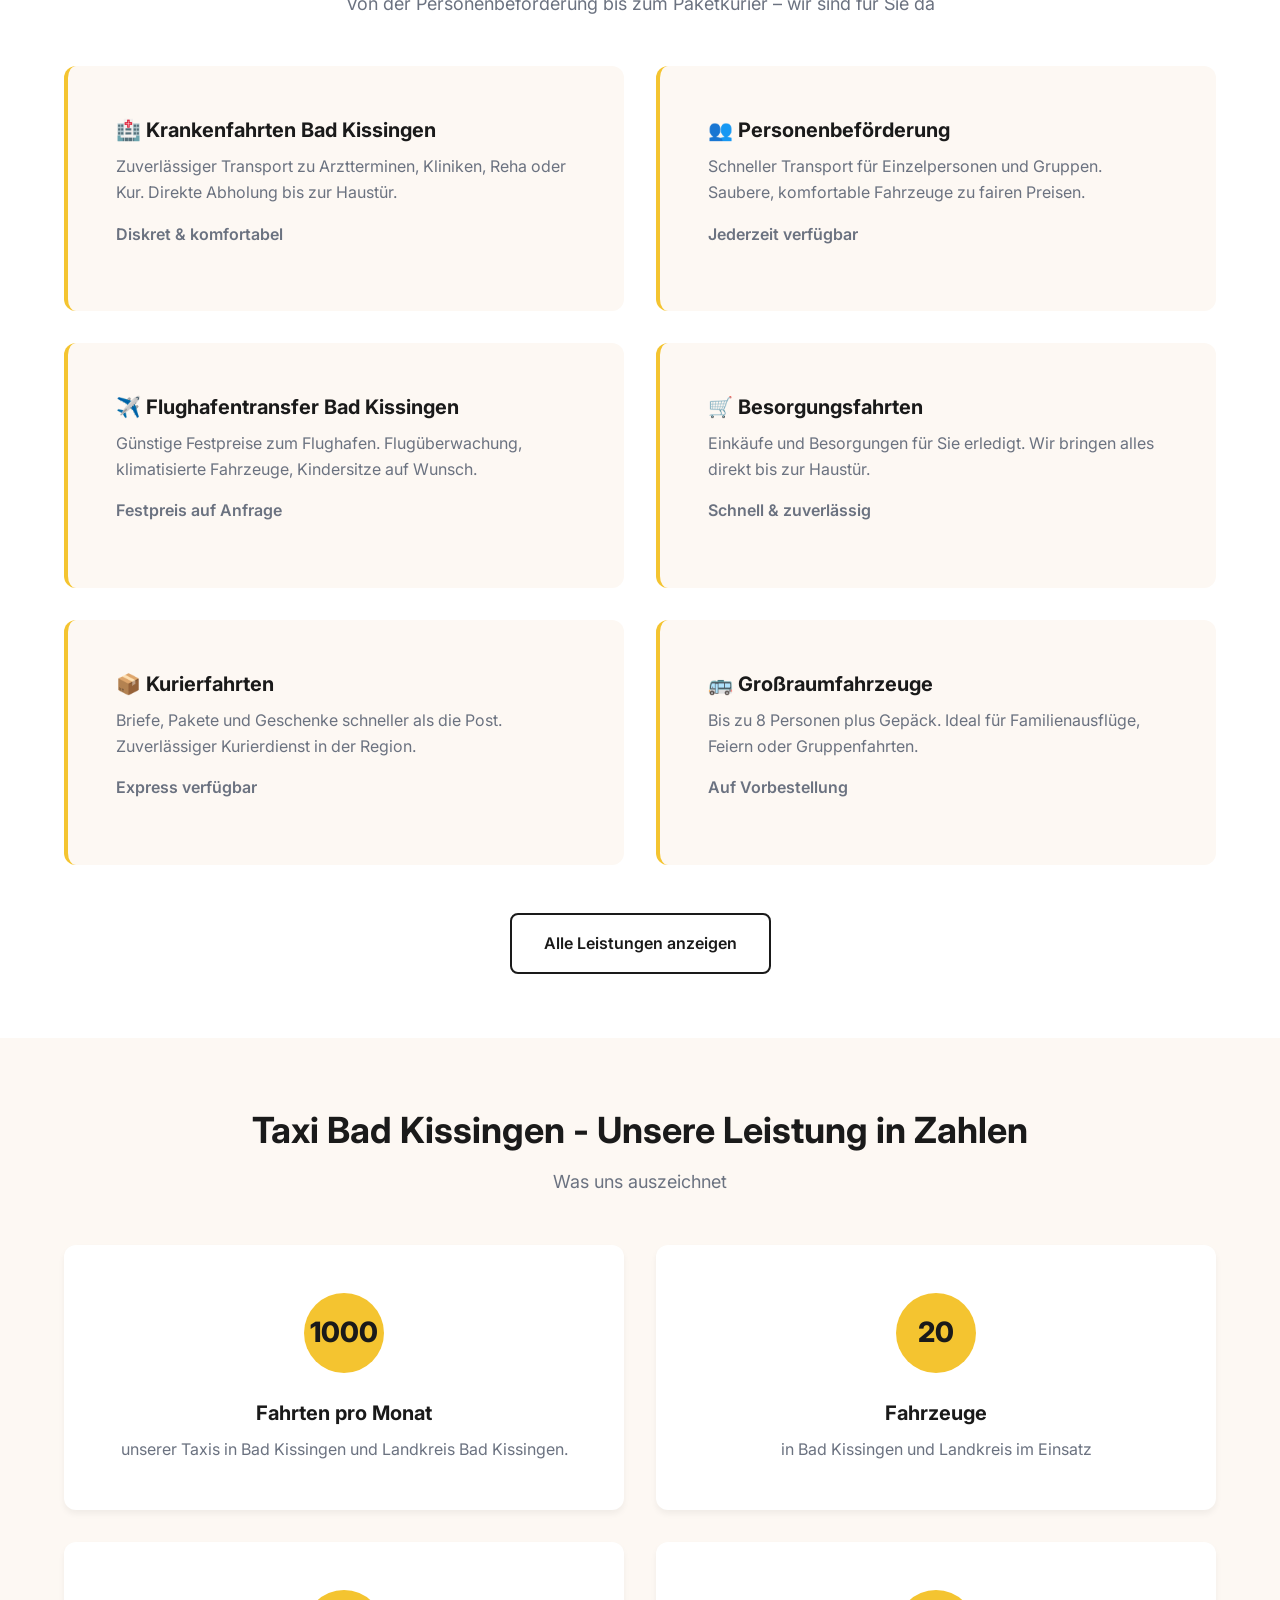
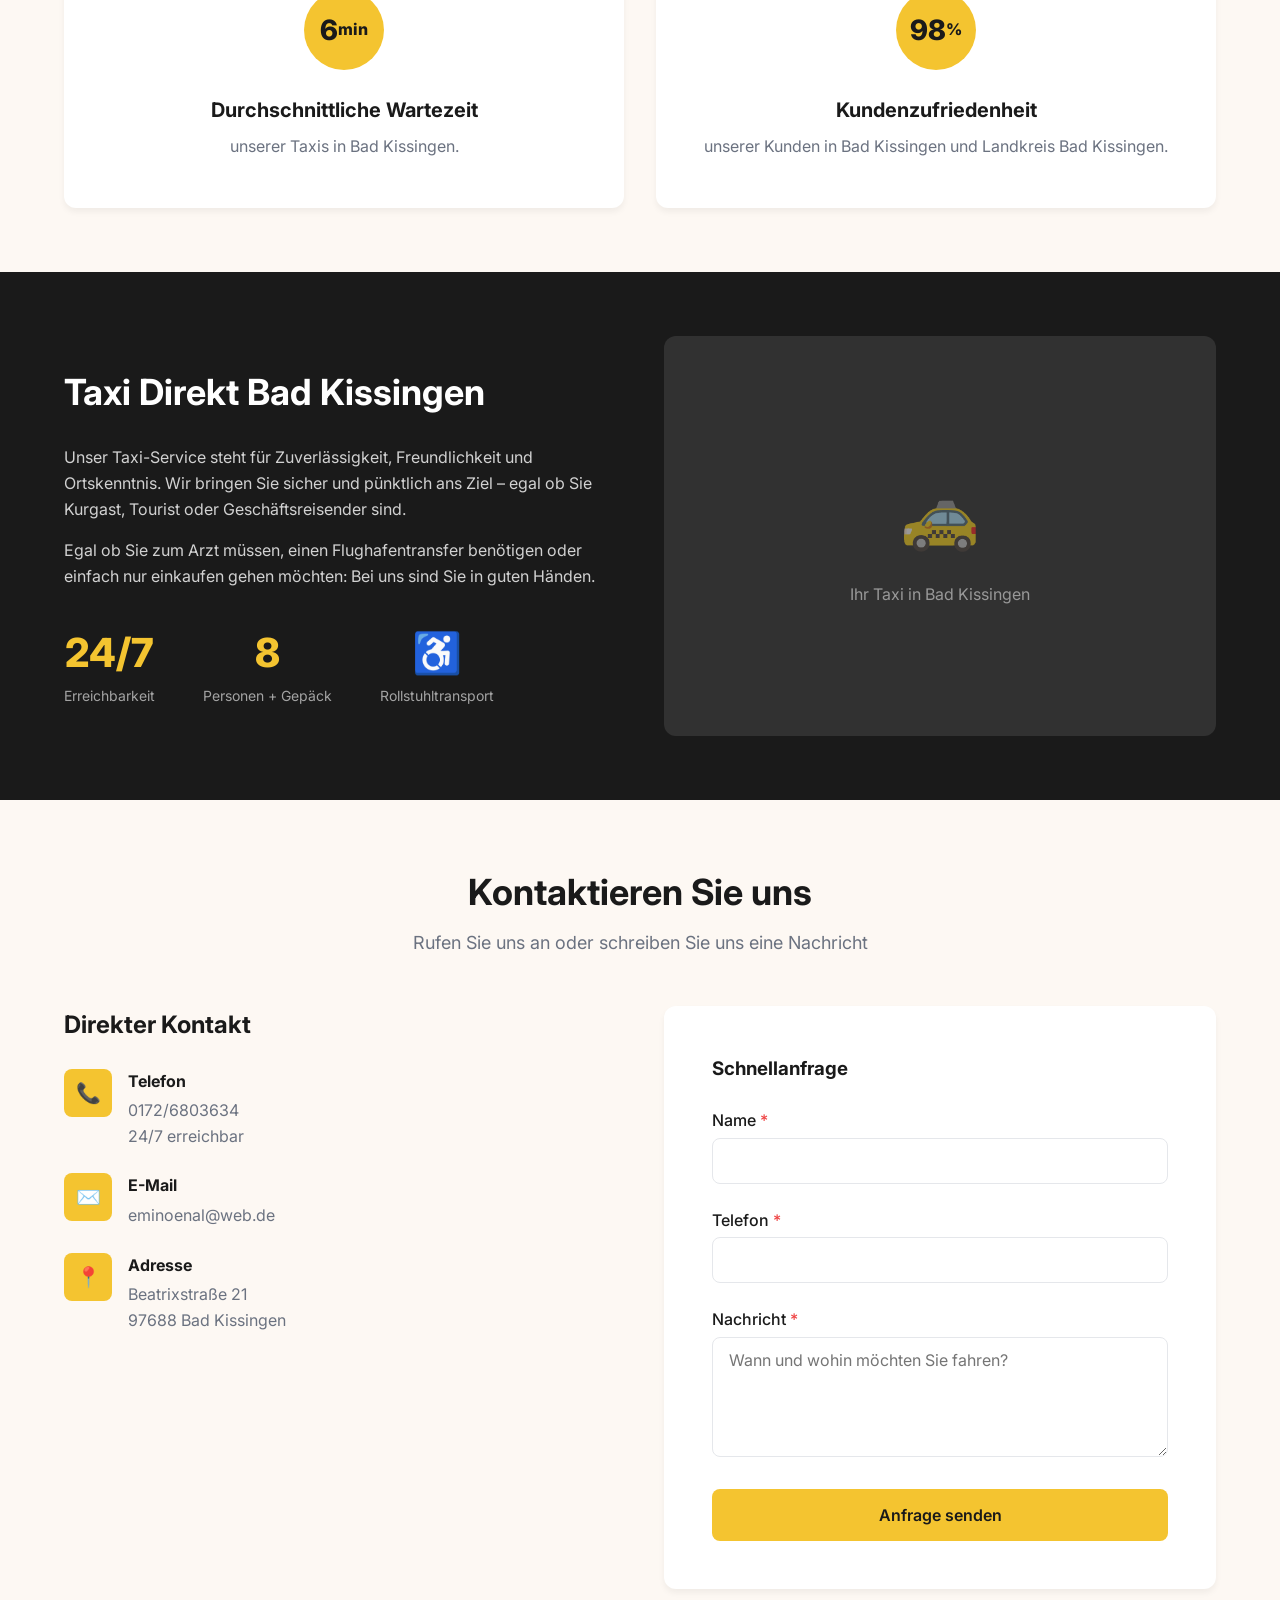
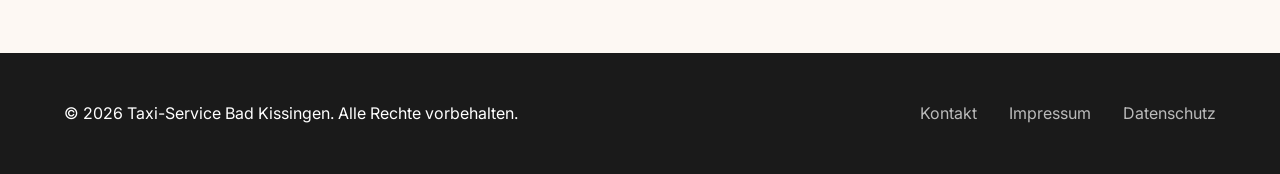
==== commit d3e7f878: "Statistik-Sektion auf Desktop 2-spaltig, Mobile 1-spaltig" ====
--- a/index.html
+++ b/index.html
@@ -117,7 +117,14 @@
                 <h2>Taxi Bad Kissingen - Unsere Leistung in Zahlen</h2>
                 <p>Was uns auszeichnet</p>
             </div>
-            <div class="features-grid">
+            <div class="features-grid" style="grid-template-columns: repeat(2, 1fr);">
+                <style>
+                    @media (max-width: 768px) {
+                        .features-grid[style*="grid-template-columns: repeat(2, 1fr)"] {
+                            grid-template-columns: 1fr !important;
+                        }
+                    }
+                </style>
                 <div class="feature-card">
                     <div class="feature-icon" style="font-size: 1.75rem; font-weight: 800; width: 80px; height: 80px;">1000</div>
                     <h3>Fahrten pro Monat</h3>
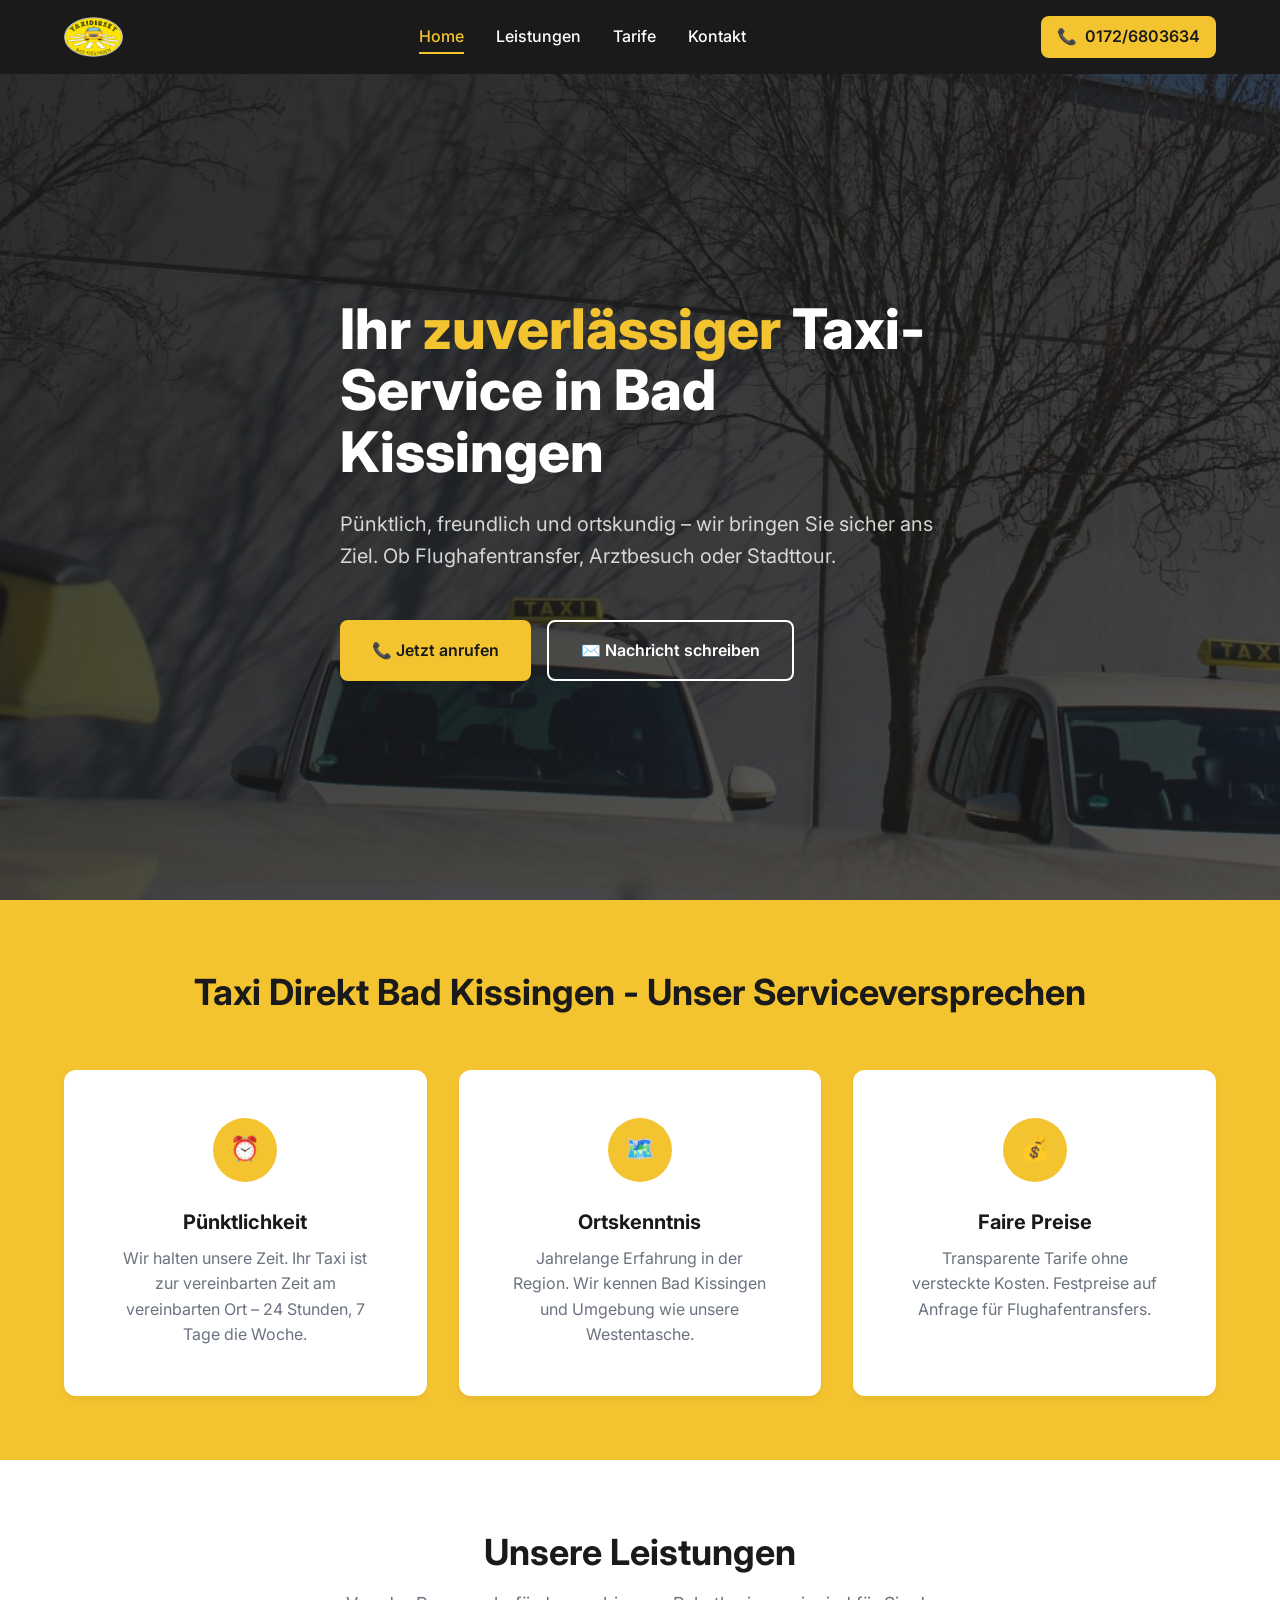
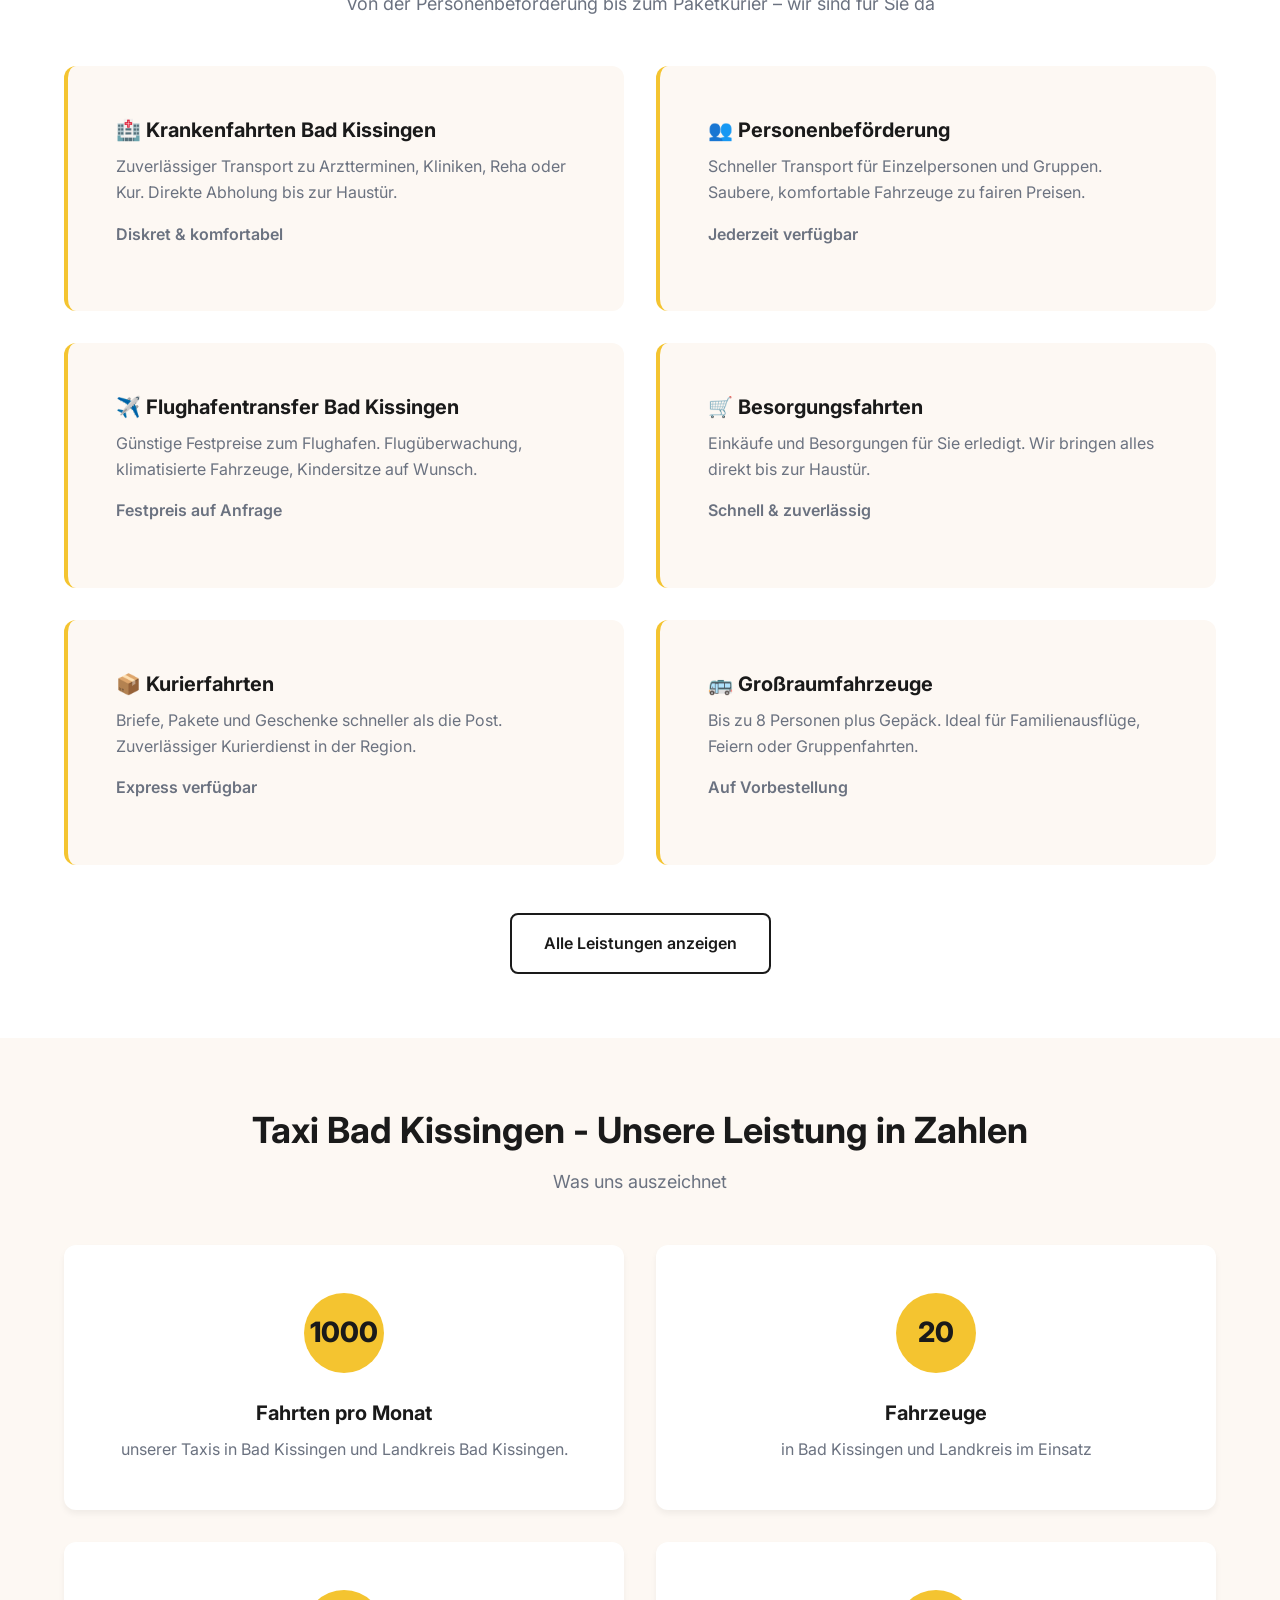
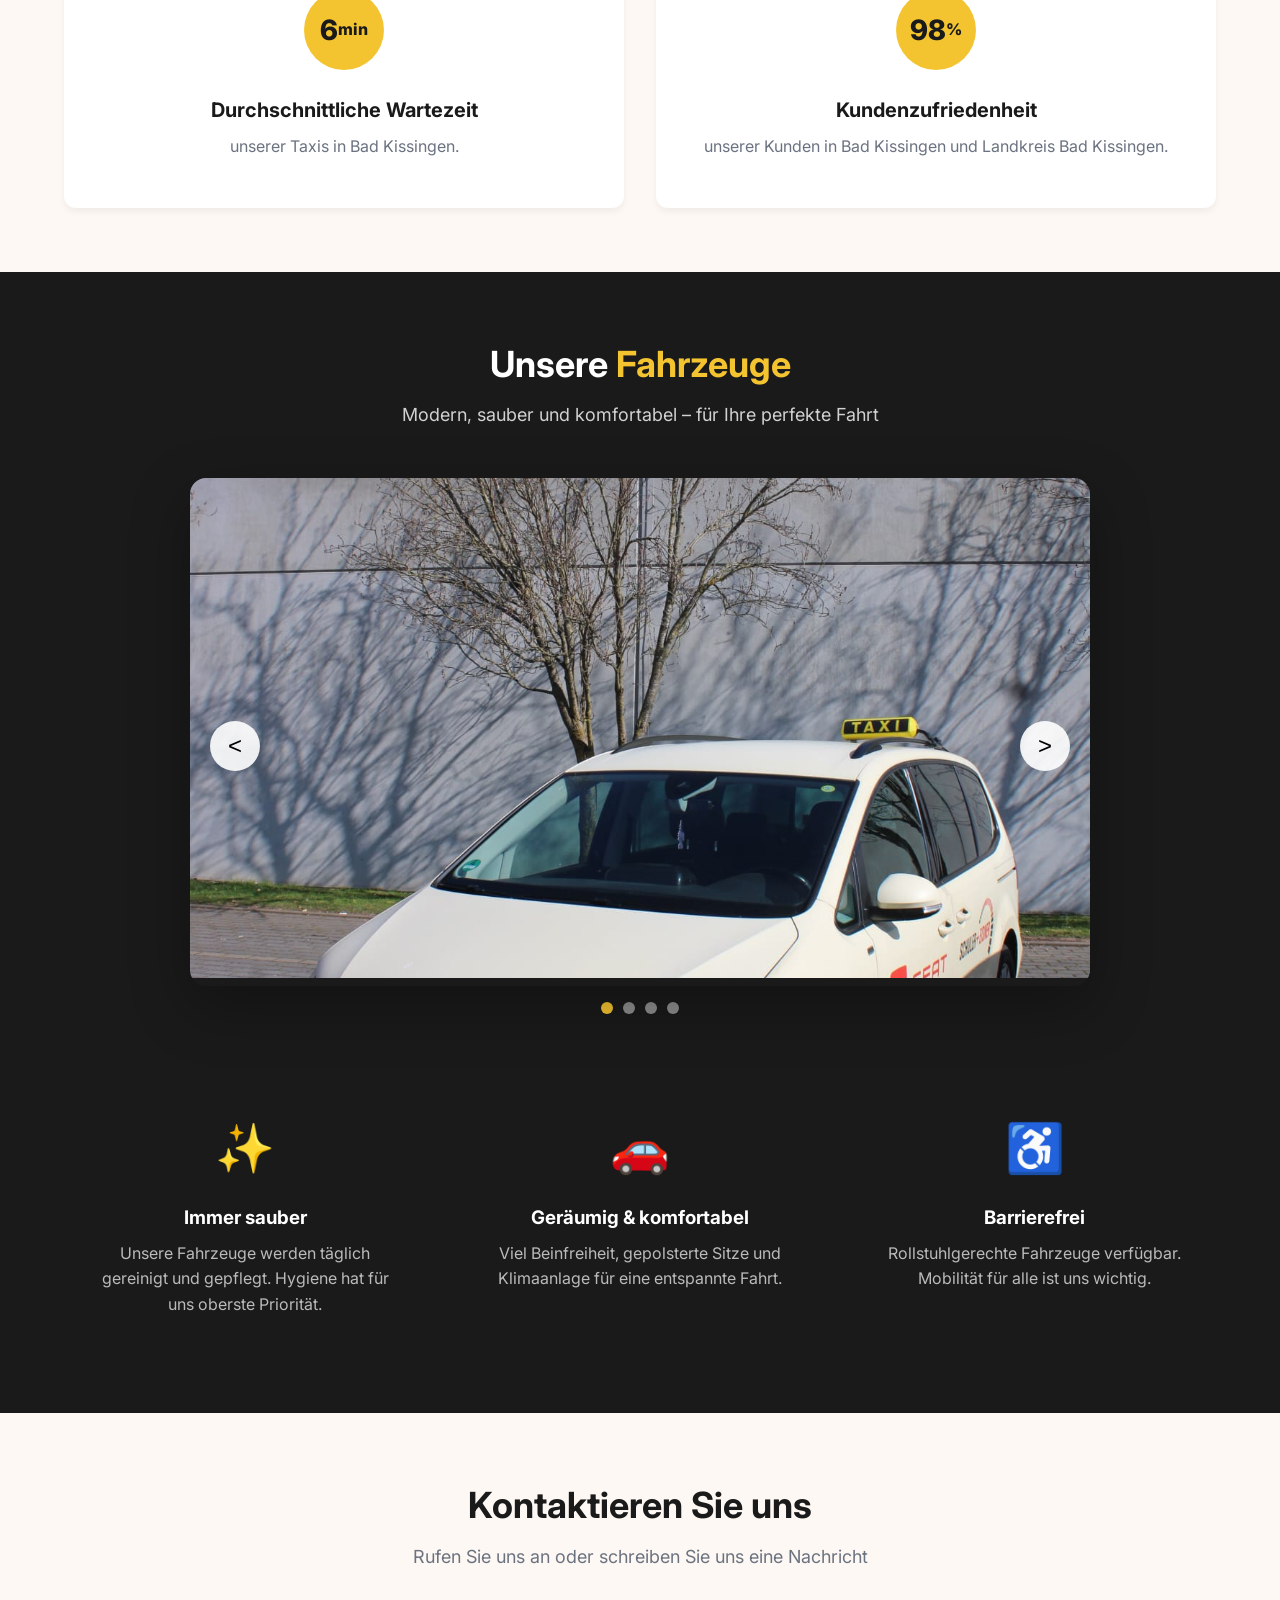
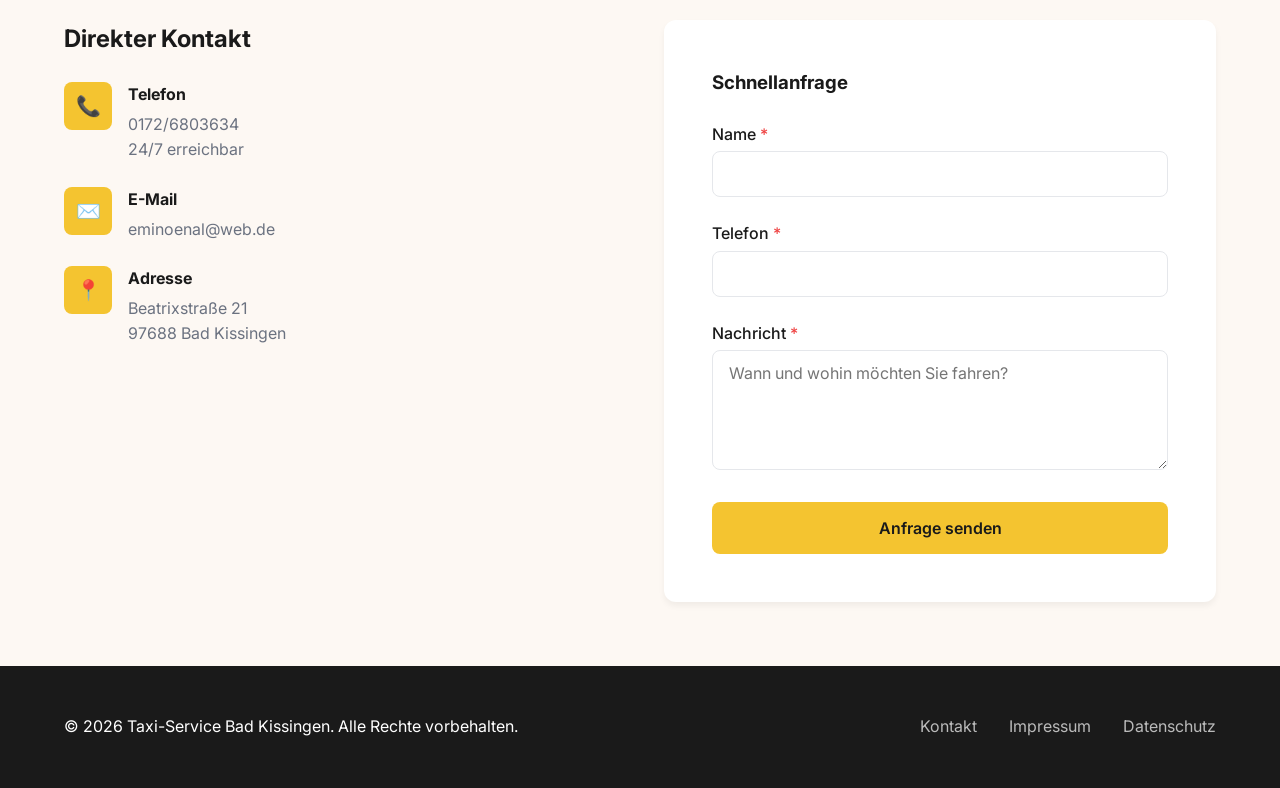
==== commit faf95be4: "Unsere Fahrzeuge Sektion mit Carousel und 4 Bildern hinzugefuegt" ====
--- a/index.html
+++ b/index.html
@@ -149,33 +149,78 @@
         </div>
     </section>
 
-    <section class="about">
-        <div class="container">
-            <div class="about-content">
-                <div class="about-text">
-                    <h2>Taxi Direkt Bad Kissingen</h2>
-                    <p>Unser Taxi-Service steht für Zuverlässigkeit, Freundlichkeit und Ortskenntnis. Wir bringen Sie sicher und pünktlich ans Ziel – egal ob Sie Kurgast, Tourist oder Geschäftsreisender sind.</p>
-                    <p>Egal ob Sie zum Arzt müssen, einen Flughafentransfer benötigen oder einfach nur einkaufen gehen möchten: Bei uns sind Sie in guten Händen.</p>
-                    <div class="about-stats">
-                        <div class="stat">
-                            <div class="stat-number">24/7</div>
-                            <div class="stat-label">Erreichbarkeit</div>
-                        </div>
-                        <div class="stat">
-                            <div class="stat-number">8</div>
-                            <div class="stat-label">Personen + Gepäck</div>
-                        </div>
-                        <div class="stat">
-                            <div class="stat-number">♿</div>
-                            <div class="stat-label">Rollstuhltransport</div>
-                        </div>
-                    </div>
-                </div>
-                <div class="about-image">
-                    <div style="background: rgba(255,255,255,0.1); border-radius: 12px; height: 400px; display: flex; align-items: center; justify-content: center; color: rgba(255,255,255,0.5); flex-direction: column; gap: var(--spacing-base);">
-                        <span style="font-size: 4rem;">🚕</span>
-                        <span>Ihr Taxi in Bad Kissingen</span>
-                    </div>
+    <section class="about" id="fahrzeuge">
+        <div class="container">
+            <div class="section-header" style="text-align: center; margin-bottom: var(--spacing-xl);">
+                <h2 style="color: #fff;">Unsere <span style="color: var(--color-primary);">Fahrzeuge</span></h2>
+                <p style="color: rgba(255,255,255,0.8);">Modern, sauber und komfortabel – für Ihre perfekte Fahrt</p>
+            </div>
+            
+            <!-- Carousel -->
+            <div class="carousel-container" style="position: relative; max-width: 900px; margin: 0 auto;">
+                <div class="carousel" id="vehicleCarousel" style="display: flex; overflow: hidden; border-radius: 16px; box-shadow: 0 20px 60px rgba(0,0,0,0.3);">
+                    <div class="carousel-slide" style="min-width: 100%; transition: transform 0.5s ease;">
+                        <img src="img/auto1.jpg" alt="Taxi Fahrzeug 1" style="width: 100%; height: 500px; object-fit: cover;">
+                    </div>
+                    <div class="carousel-slide" style="min-width: 100%; transition: transform 0.5s ease;">
+                        <img src="img/auto2.jpg" alt="Taxi Fahrzeug 2" style="width: 100%; height: 500px; object-fit: cover;">
+                    </div>
+                    <div class="carousel-slide" style="min-width: 100%; transition: transform 0.5s ease;">
+                        <img src="img/auto3.jpg" alt="Taxi Fahrzeug 3" style="width: 100%; height: 500px; object-fit: cover;">
+                    </div>
+                    <div class="carousel-slide" style="min-width: 100%; transition: transform 0.5s ease;">
+                        <img src="img/auto4.jpg" alt="Taxi Fahrzeug 4" style="width: 100%; height: 500px; object-fit: cover;">
+                    </div>
+                </div>
+                
+                <!-- Navigation Buttons -->
+                <button class="carousel-btn prev" onclick="moveCarousel(-1)" style="position: absolute; left: 20px; top: 50%; transform: translateY(-50%); background: rgba(255,255,255,0.9); border: none; width: 50px; height: 50px; border-radius: 50%; cursor: pointer; font-size: 1.5rem; display: flex; align-items: center; justify-content: center; transition: background 0.3s; z-index: 10;"><</button>
+                <button class="carousel-btn next" onclick="moveCarousel(1)" style="position: absolute; right: 20px; top: 50%; transform: translateY(-50%); background: rgba(255,255,255,0.9); border: none; width: 50px; height: 50px; border-radius: 50%; cursor: pointer; font-size: 1.5rem; display: flex; align-items: center; justify-content: center; transition: background 0.3s; z-index: 10;">></button>
+                
+                <!-- Dots -->
+                <div class="carousel-dots" style="display: flex; justify-content: center; gap: 10px; margin-top: var(--spacing-base);">
+                    <span class="dot" onclick="goToSlide(0)" style="width: 12px; height: 12px; background: rgba(255,255,255,0.5); border-radius: 50%; cursor: pointer; transition: background 0.3s;"></span>
+                    <span class="dot" onclick="goToSlide(1)" style="width: 12px; height: 12px; background: rgba(255,255,255,0.5); border-radius: 50%; cursor: pointer; transition: background 0.3s;"></span>
+                    <span class="dot" onclick="goToSlide(2)" style="width: 12px; height: 12px; background: rgba(255,255,255,0.5); border-radius: 50%; cursor: pointer; transition: background 0.3s;"></span>
+                    <span class="dot" onclick="goToSlide(3)" style="width: 12px; height: 12px; background: rgba(255,255,255,0.5); border-radius: 50%; cursor: pointer; transition: background 0.3s;"></span>
+                </div>
+            </div>
+            
+            <!-- Features Grid -->
+            <div style="display: grid; grid-template-columns: repeat(3, 1fr); gap: var(--spacing-lg); margin-top: var(--spacing-2xl);">
+                <style>
+                    @media (max-width: 768px) {
+                        #fahrzeuge div[style*="grid-template-columns: repeat(3, 1fr)"] {
+                            grid-template-columns: 1fr !important;
+                        }
+                        #fahrzeuge .carousel-slide img {
+                            height: 300px !important;
+                        }
+                    }
+                    .carousel-btn:hover {
+                        background: var(--color-primary) !important;
+                    }
+                    .dot.active {
+                        background: var(--color-primary) !important;
+                    }
+                </style>
+                
+                <div style="text-align: center; padding: var(--spacing-lg);">
+                    <div style="font-size: 3rem; margin-bottom: var(--spacing-base);">✨</div>
+                    <h3 style="color: #fff; margin-bottom: var(--spacing-sm);">Immer sauber</h3>
+                    <p style="color: rgba(255,255,255,0.7);">Unsere Fahrzeuge werden täglich gereinigt und gepflegt. Hygiene hat für uns oberste Priorität.</p>
+                </div>
+                
+                <div style="text-align: center; padding: var(--spacing-lg);">
+                    <div style="font-size: 3rem; margin-bottom: var(--spacing-base);">🚗</div>
+                    <h3 style="color: #fff; margin-bottom: var(--spacing-sm);">Geräumig & komfortabel</h3>
+                    <p style="color: rgba(255,255,255,0.7);">Viel Beinfreiheit, gepolsterte Sitze und Klimaanlage für eine entspannte Fahrt.</p>
+                </div>
+                
+                <div style="text-align: center; padding: var(--spacing-lg);">
+                    <div style="font-size: 3rem; margin-bottom: var(--spacing-base);">♿</div>
+                    <h3 style="color: #fff; margin-bottom: var(--spacing-sm);">Barrierefrei</h3>
+                    <p style="color: rgba(255,255,255,0.7);">Rollstuhlgerechte Fahrzeuge verfügbar. Mobilität für alle ist uns wichtig.</p>
                 </div>
             </div>
         </div>
@@ -298,6 +343,48 @@
                 }
             });
         });
+
+        // Carousel Funktionalität
+        let currentSlide = 0;
+        const slides = document.querySelectorAll('.carousel-slide');
+        const dots = document.querySelectorAll('.dot');
+        const totalSlides = slides.length;
+
+        function updateCarousel() {
+            const carousel = document.getElementById('vehicleCarousel');
+            carousel.style.transform = `translateX(-${currentSlide * 100}%)`;
+            
+            // Update dots
+            dots.forEach((dot, index) => {
+                if (index === currentSlide) {
+                    dot.classList.add('active');
+                    dot.style.background = '#F4C430';
+                } else {
+                    dot.classList.remove('active');
+                    dot.style.background = 'rgba(255,255,255,0.5)';
+                }
+            });
+        }
+
+        function moveCarousel(direction) {
+            currentSlide += direction;
+            if (currentSlide >= totalSlides) currentSlide = 0;
+            if (currentSlide < 0) currentSlide = totalSlides - 1;
+            updateCarousel();
+        }
+
+        function goToSlide(index) {
+            currentSlide = index;
+            updateCarousel();
+        }
+
+        // Auto-play
+        setInterval(() => {
+            moveCarousel(1);
+        }, 5000);
+
+        // Initial state
+        updateCarousel();
     </script>
 </body>
 </html>
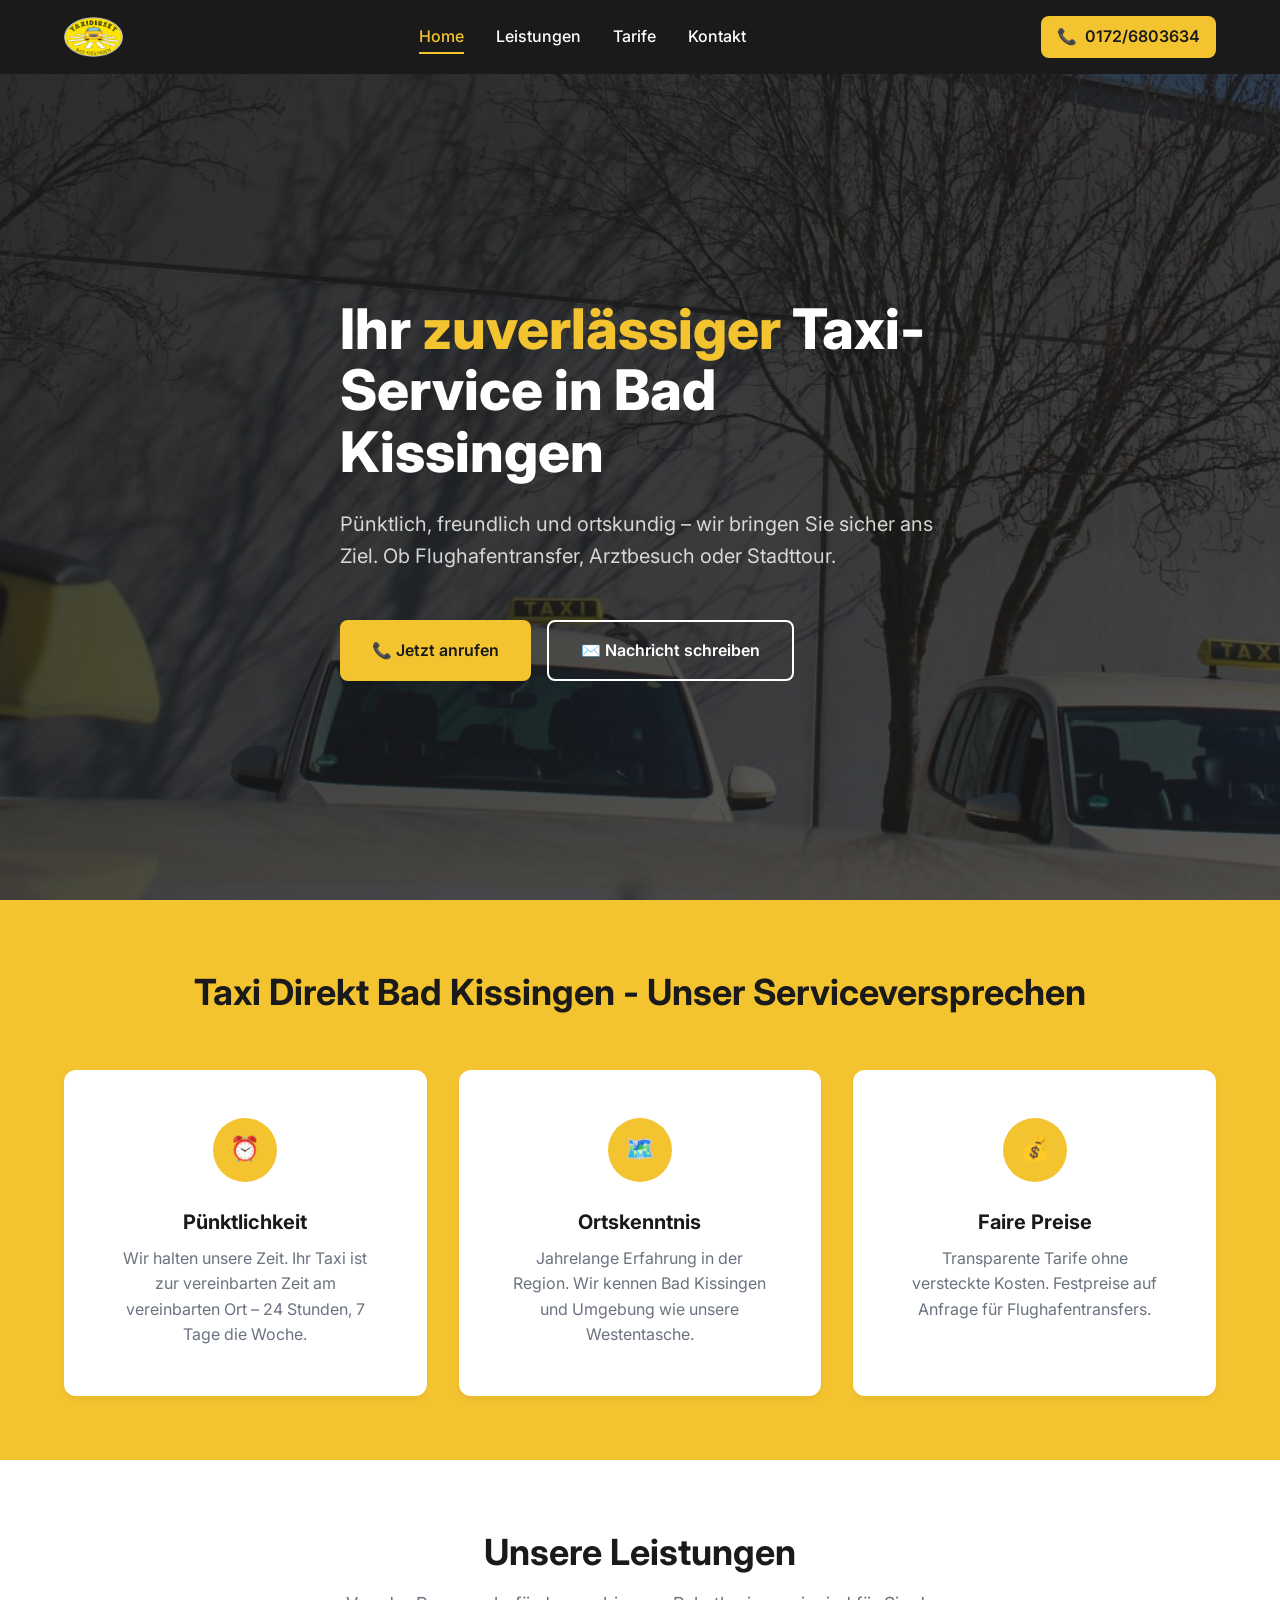
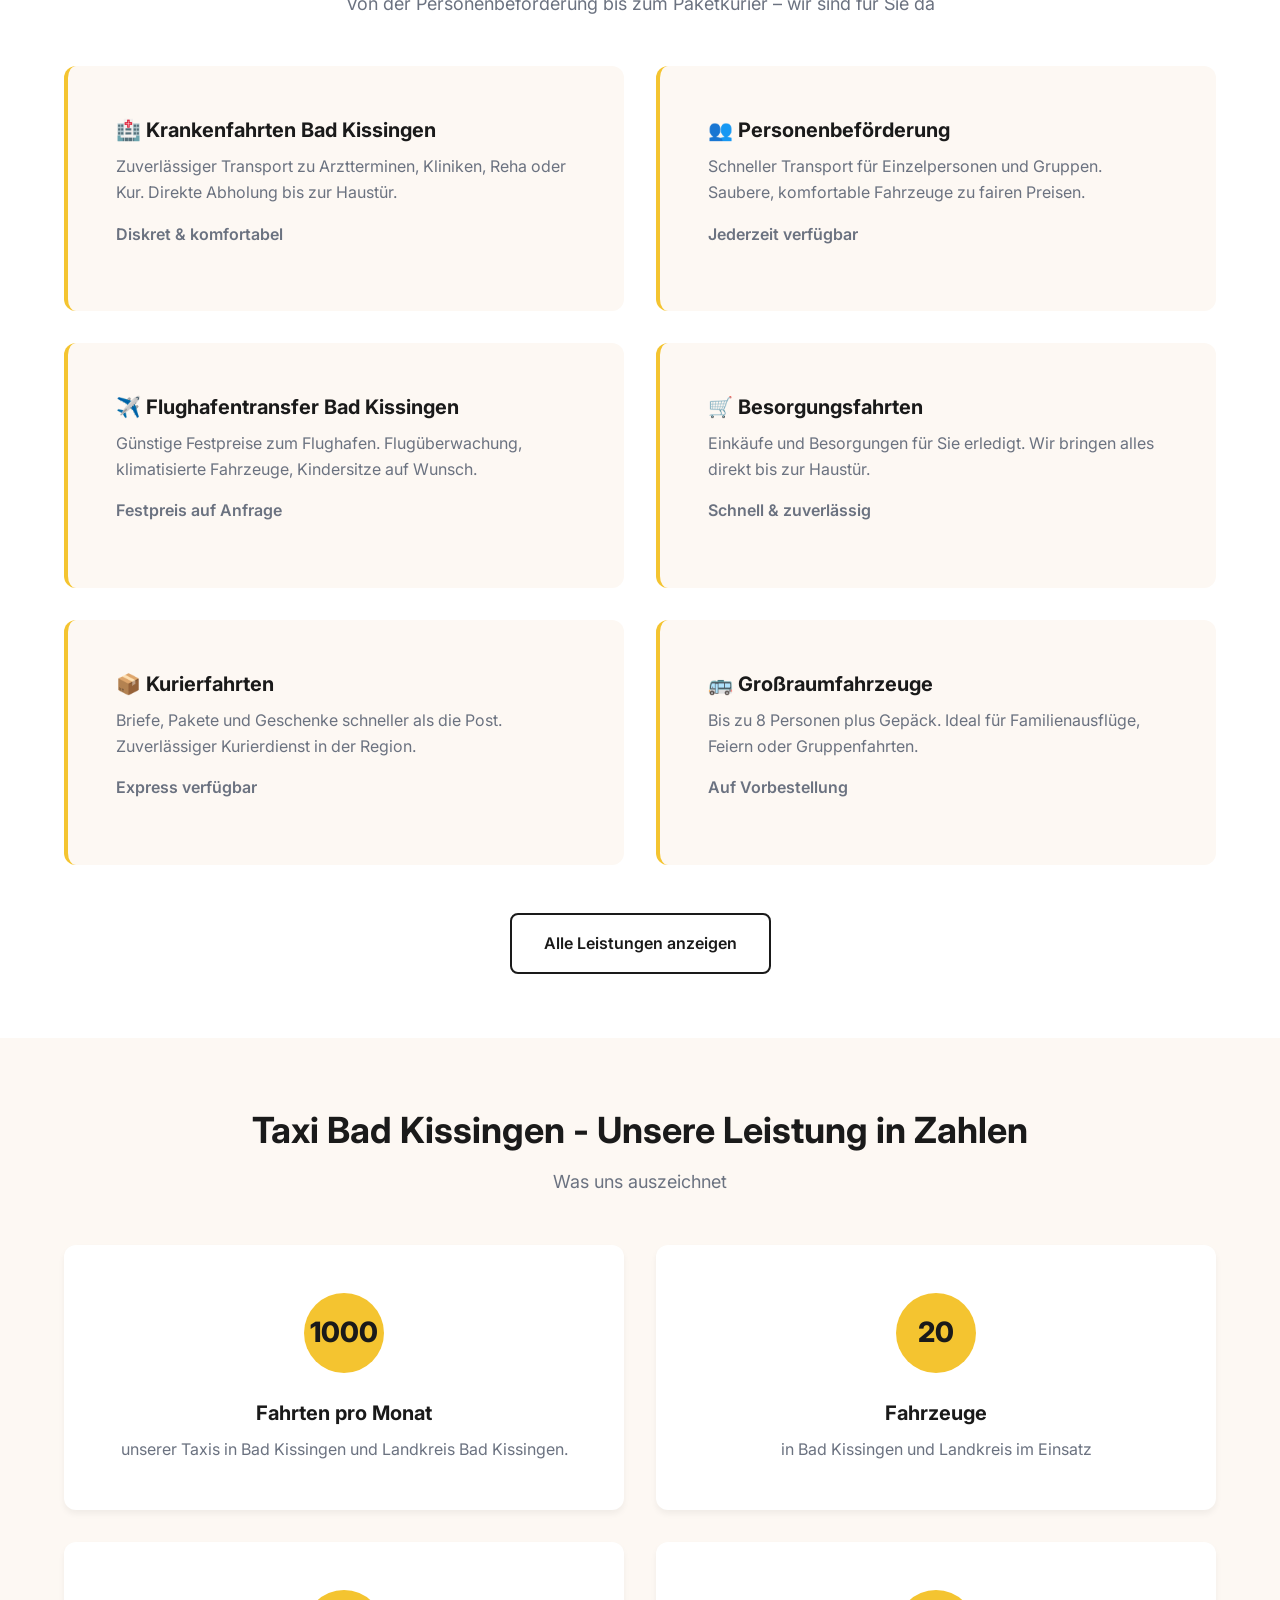
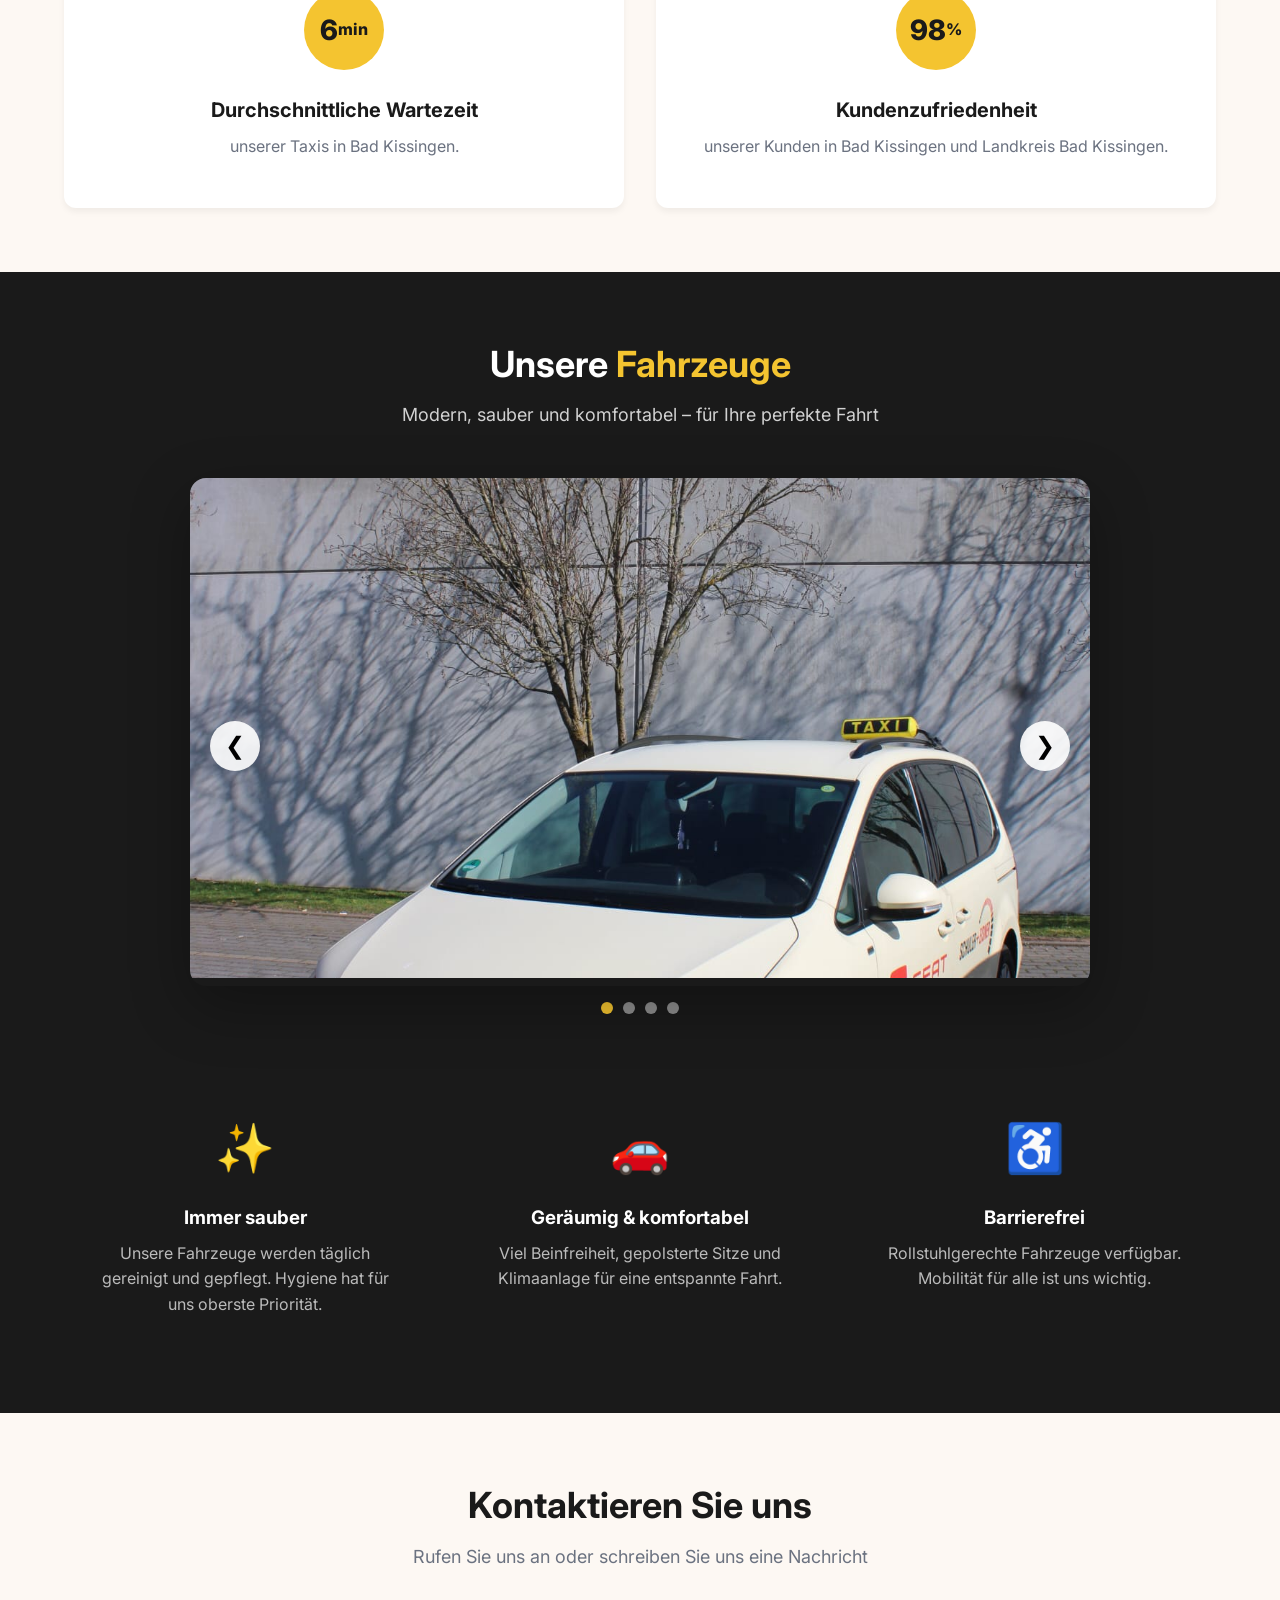
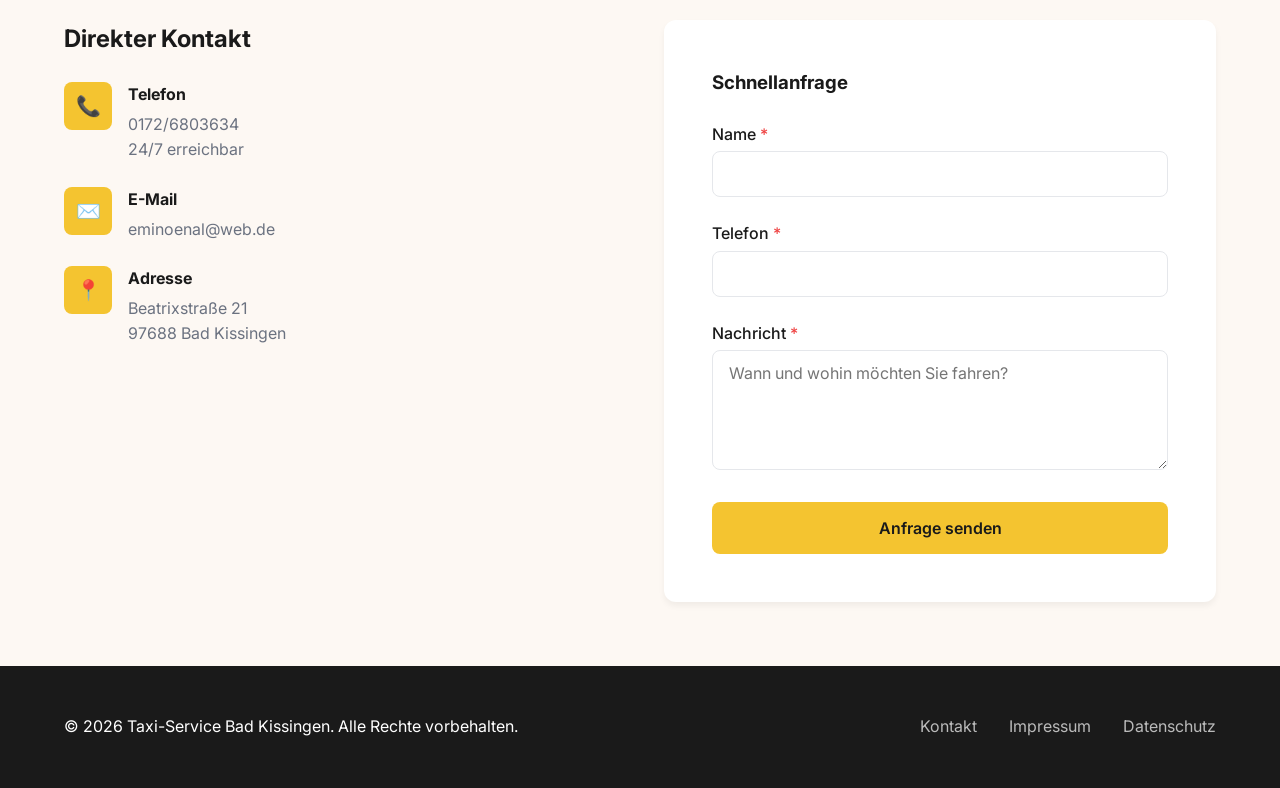
==== commit 41593d66: "Carousel JavaScript korrigiert - Buttons und Navigation funktionieren jetzt" ====
--- a/index.html
+++ b/index.html
@@ -174,8 +174,8 @@
                 </div>
                 
                 <!-- Navigation Buttons -->
-                <button class="carousel-btn prev" onclick="moveCarousel(-1)" style="position: absolute; left: 20px; top: 50%; transform: translateY(-50%); background: rgba(255,255,255,0.9); border: none; width: 50px; height: 50px; border-radius: 50%; cursor: pointer; font-size: 1.5rem; display: flex; align-items: center; justify-content: center; transition: background 0.3s; z-index: 10;"><</button>
-                <button class="carousel-btn next" onclick="moveCarousel(1)" style="position: absolute; right: 20px; top: 50%; transform: translateY(-50%); background: rgba(255,255,255,0.9); border: none; width: 50px; height: 50px; border-radius: 50%; cursor: pointer; font-size: 1.5rem; display: flex; align-items: center; justify-content: center; transition: background 0.3s; z-index: 10;">></button>
+                <button class="carousel-btn prev" onclick="prevSlide()" style="position: absolute; left: 20px; top: 50%; transform: translateY(-50%); background: rgba(255,255,255,0.9); border: none; width: 50px; height: 50px; border-radius: 50%; cursor: pointer; font-size: 1.5rem; display: flex; align-items: center; justify-content: center; transition: background 0.3s; z-index: 10;">❮</button>
+                <button class="carousel-btn next" onclick="nextSlide()" style="position: absolute; right: 20px; top: 50%; transform: translateY(-50%); background: rgba(255,255,255,0.9); border: none; width: 50px; height: 50px; border-radius: 50%; cursor: pointer; font-size: 1.5rem; display: flex; align-items: center; justify-content: center; transition: background 0.3s; z-index: 10;">❯</button>
                 
                 <!-- Dots -->
                 <div class="carousel-dots" style="display: flex; justify-content: center; gap: 10px; margin-top: var(--spacing-base);">
@@ -346,12 +346,11 @@
 
         // Carousel Funktionalität
         let currentSlide = 0;
-        const slides = document.querySelectorAll('.carousel-slide');
+        const carousel = document.getElementById('vehicleCarousel');
         const dots = document.querySelectorAll('.dot');
-        const totalSlides = slides.length;
+        const totalSlides = 4;
 
         function updateCarousel() {
-            const carousel = document.getElementById('vehicleCarousel');
             carousel.style.transform = `translateX(-${currentSlide * 100}%)`;
             
             // Update dots
@@ -366,9 +365,14 @@
             });
         }
 
-        function moveCarousel(direction) {
-            currentSlide += direction;
+        function nextSlide() {
+            currentSlide++;
             if (currentSlide >= totalSlides) currentSlide = 0;
+            updateCarousel();
+        }
+
+        function prevSlide() {
+            currentSlide--;
             if (currentSlide < 0) currentSlide = totalSlides - 1;
             updateCarousel();
         }
@@ -380,7 +384,7 @@
 
         // Auto-play
         setInterval(() => {
-            moveCarousel(1);
+            nextSlide();
         }, 5000);
 
         // Initial state
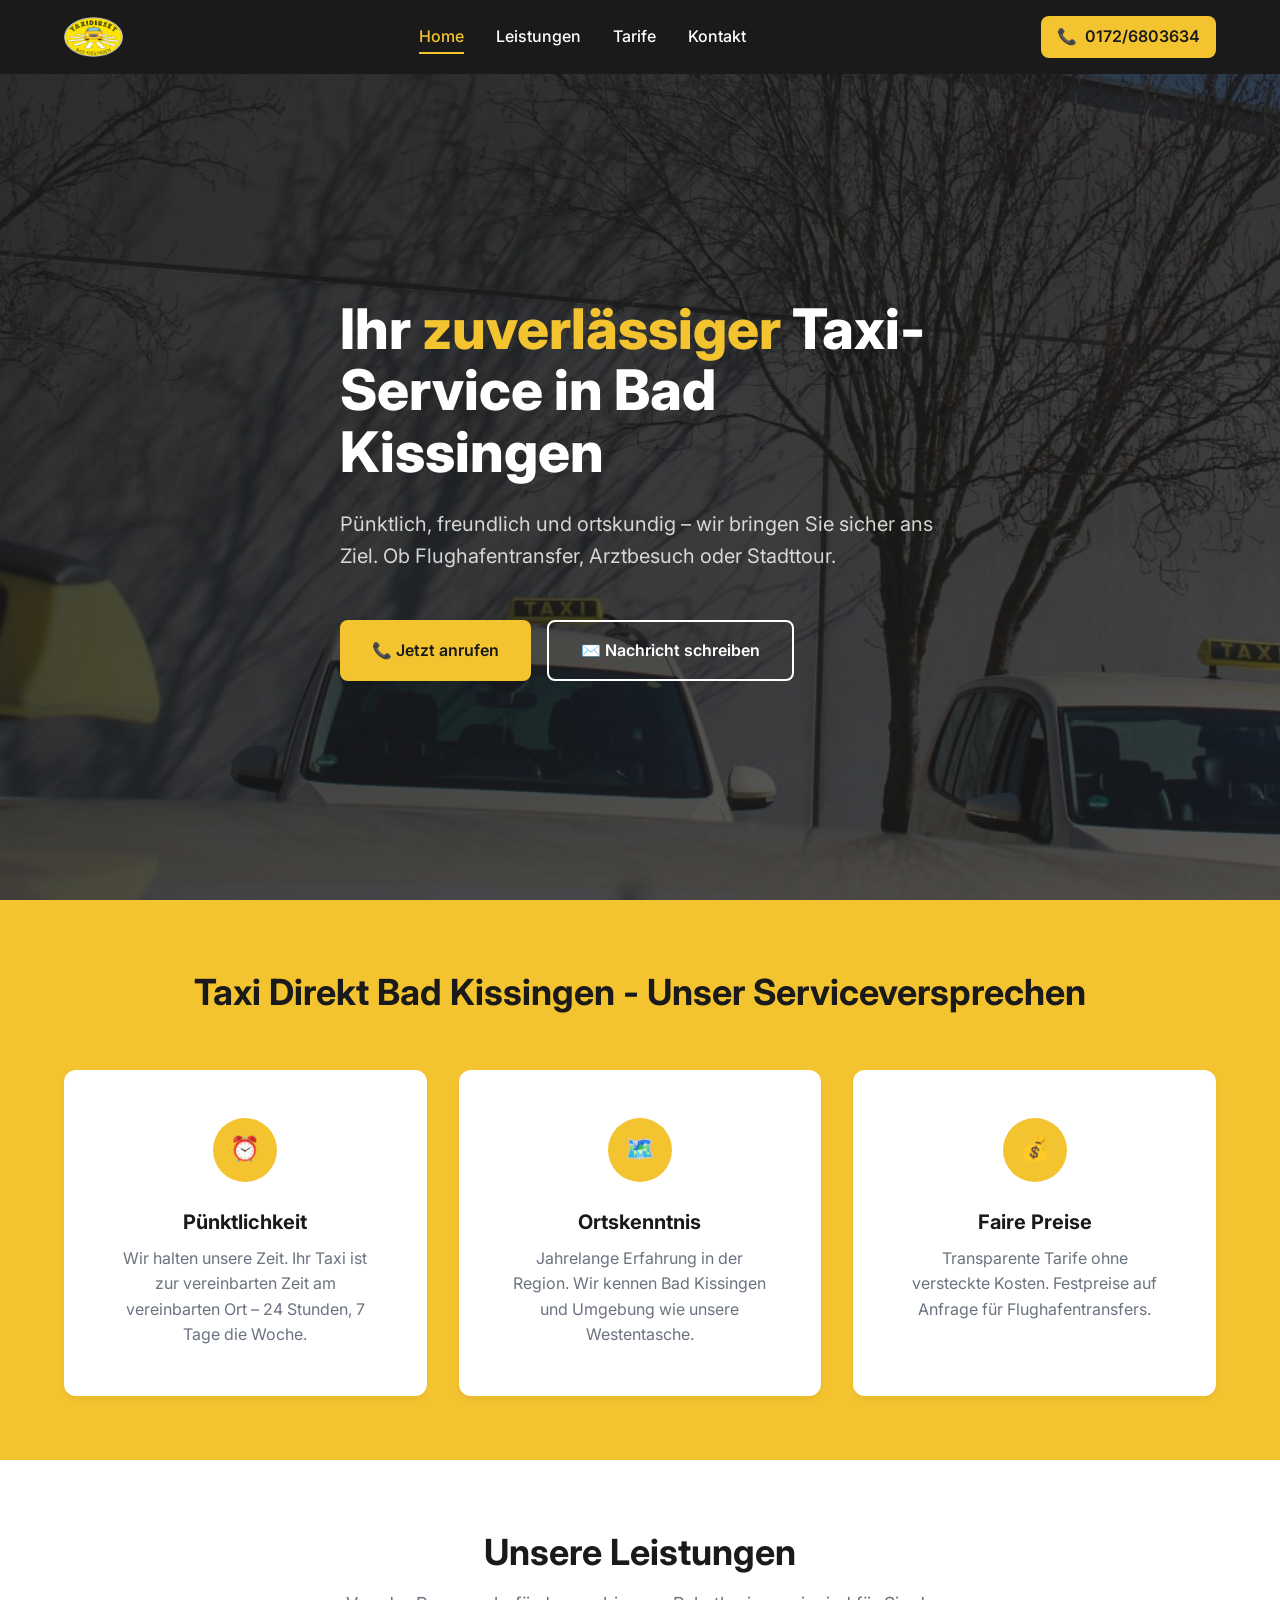
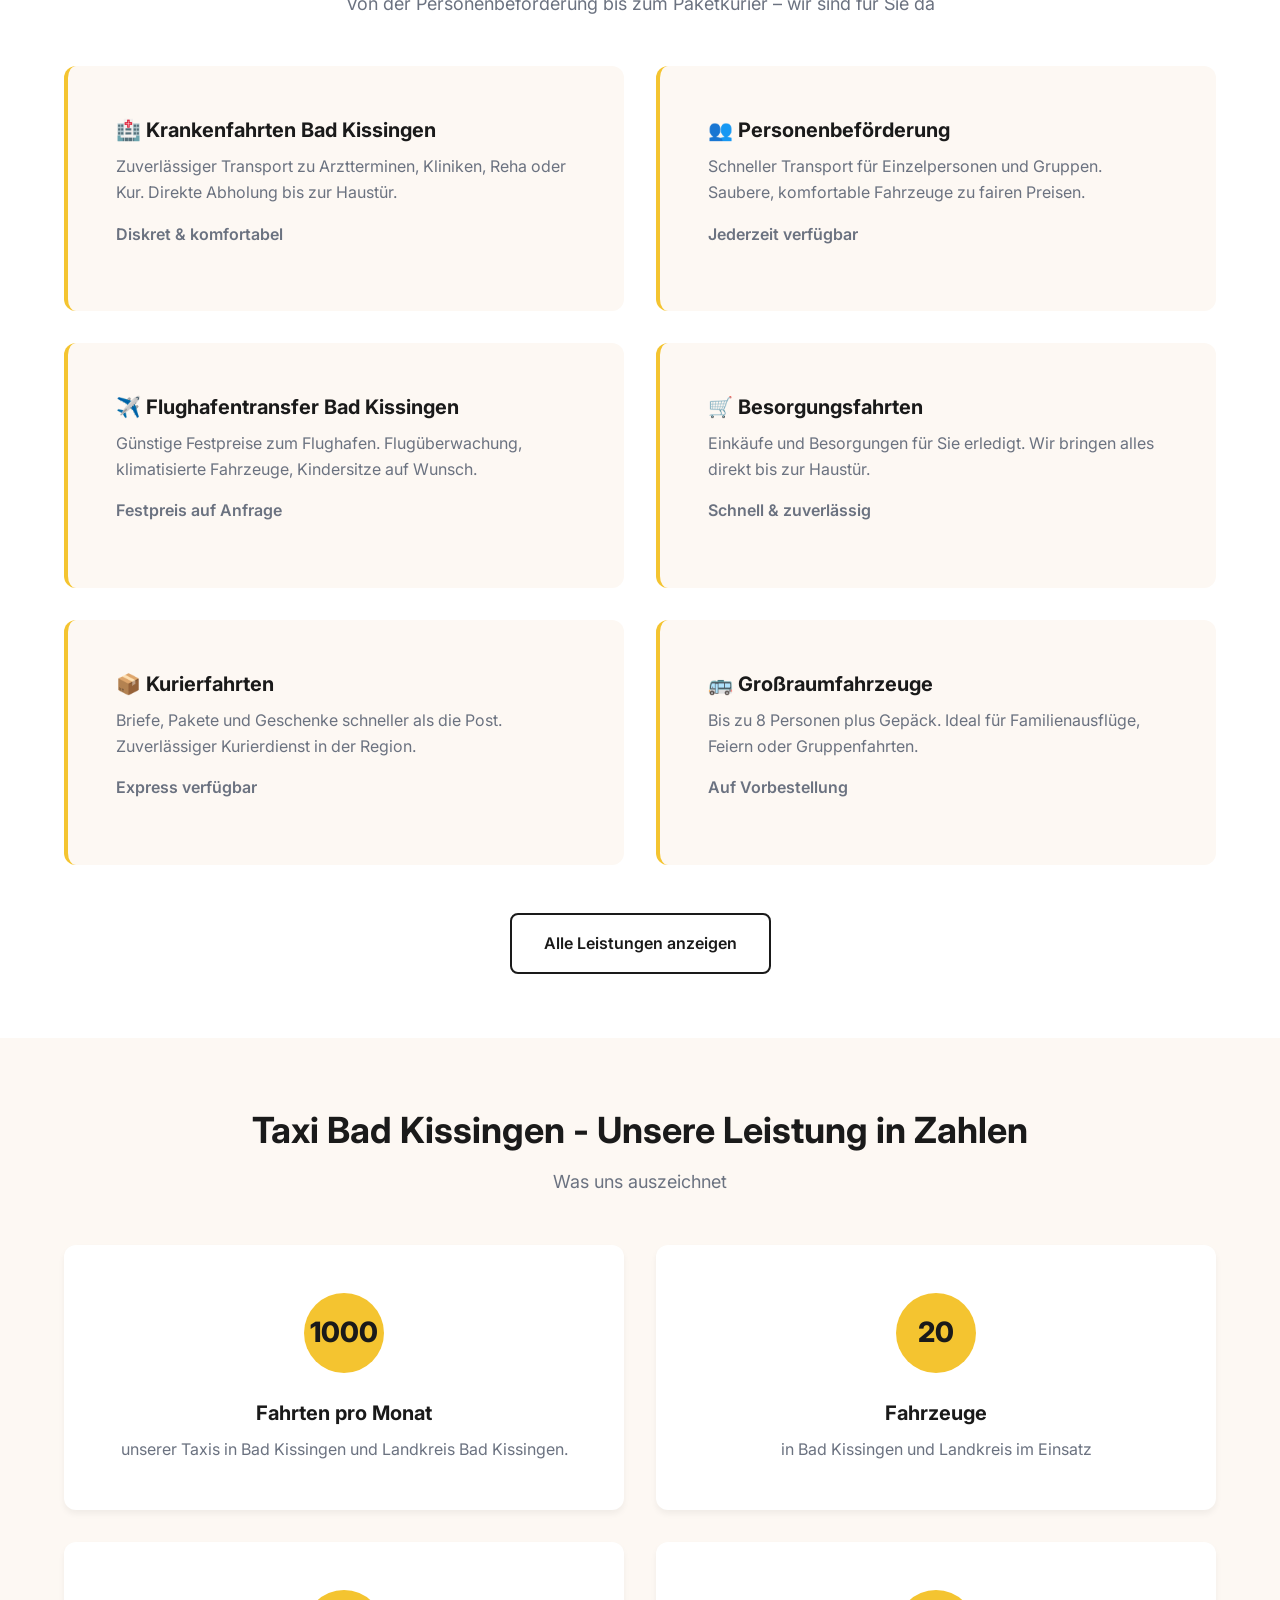
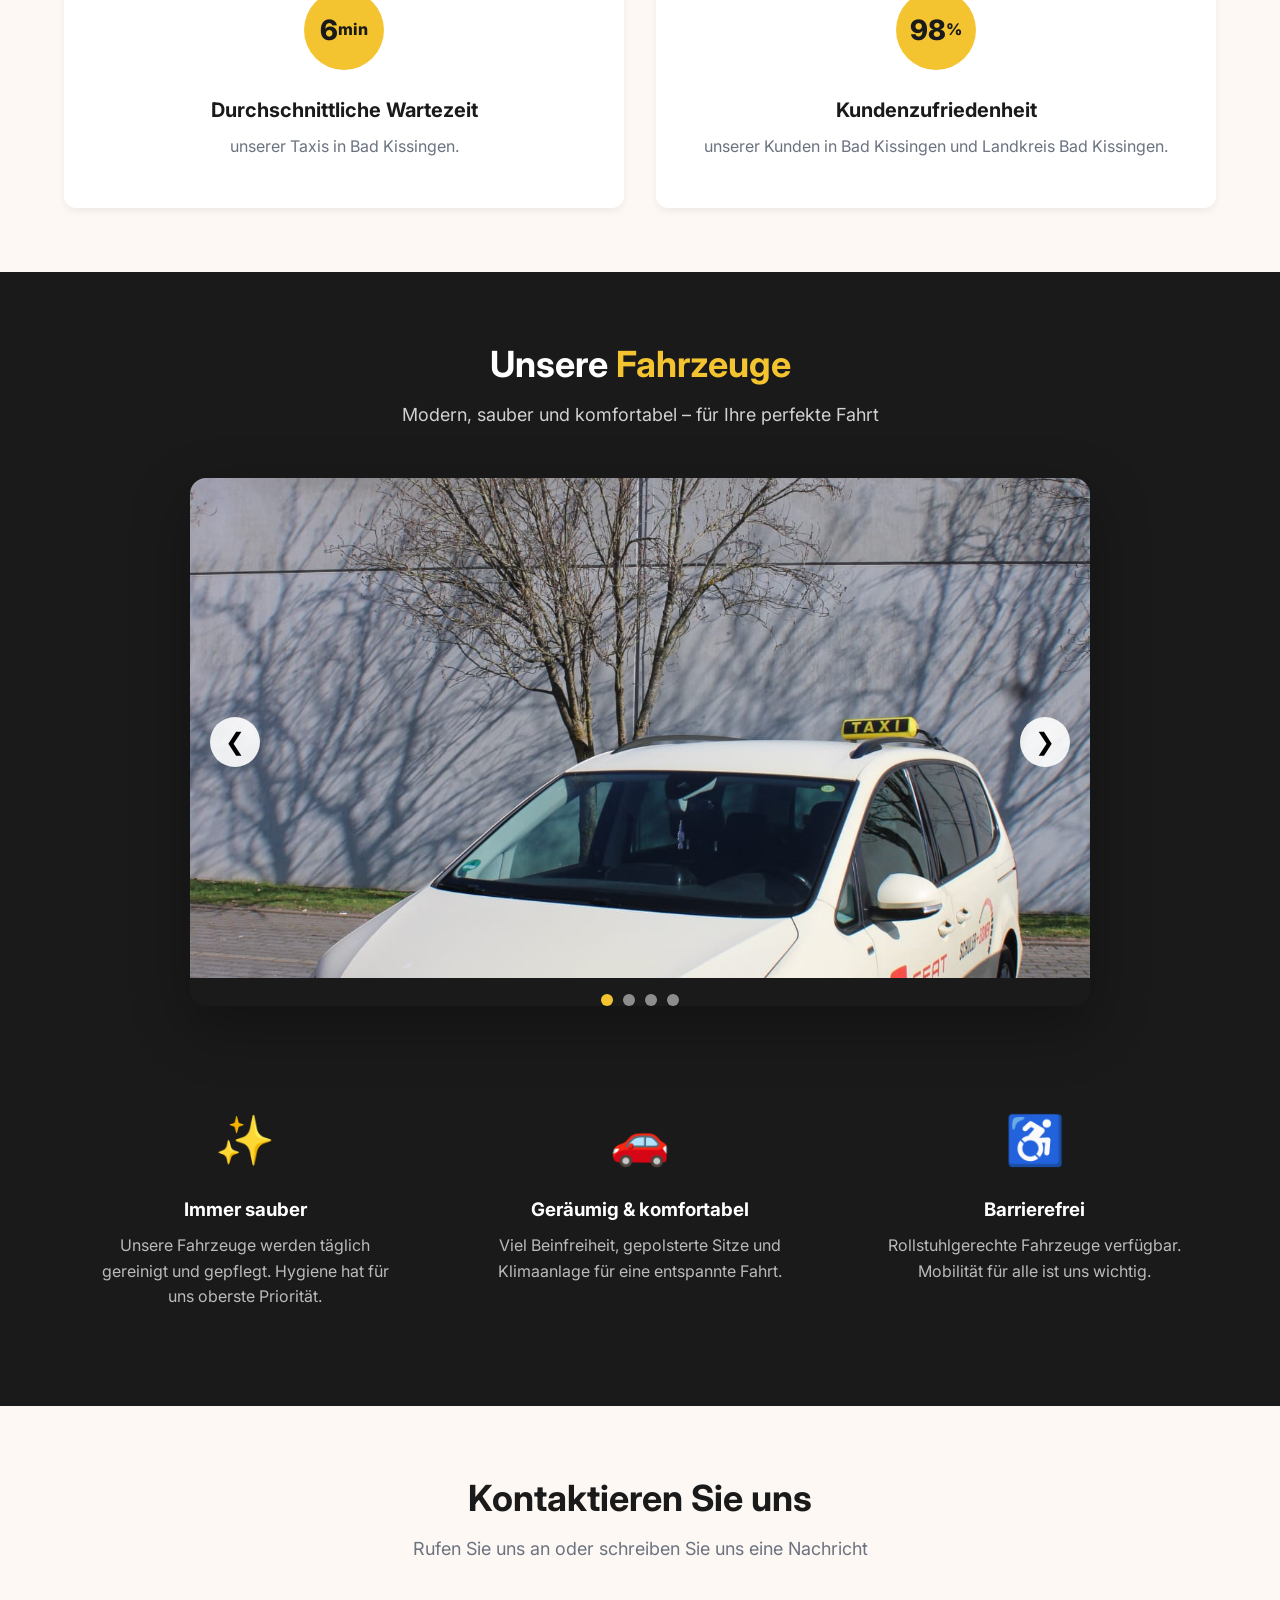
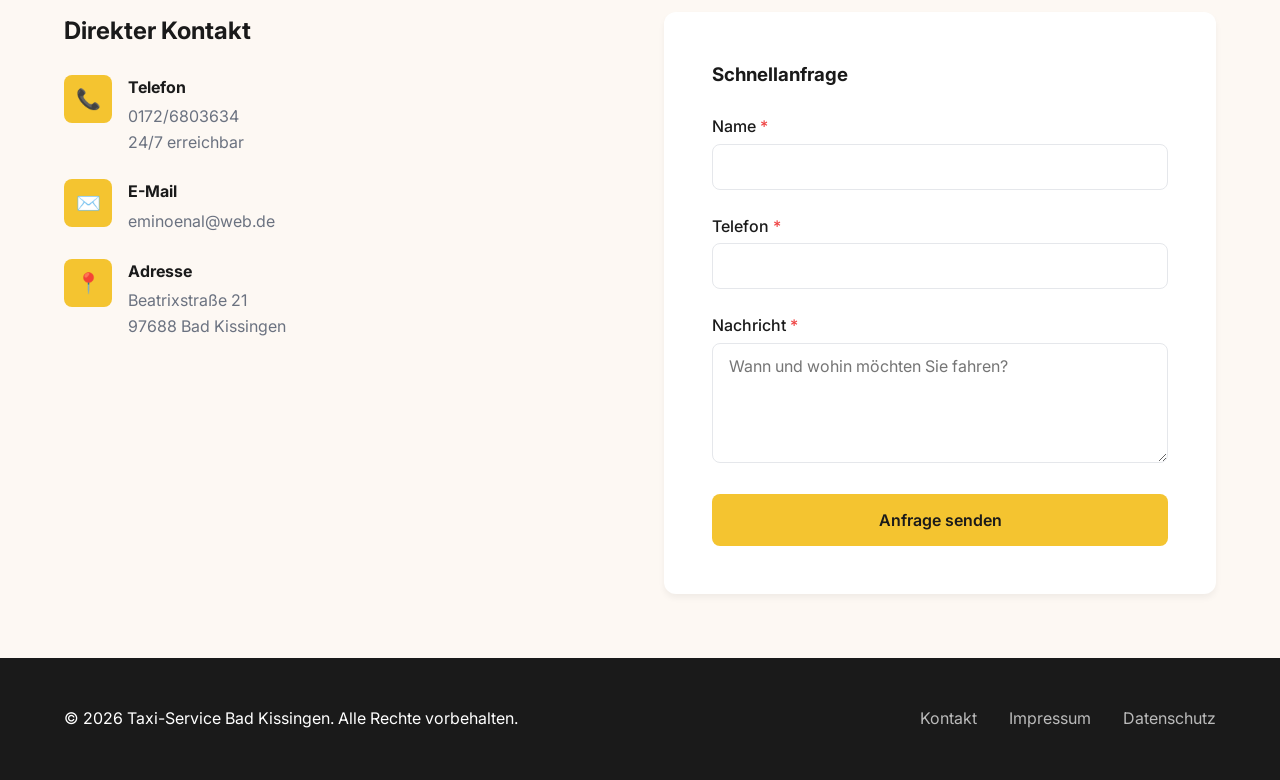
==== commit bb8e4b9c: "Carousel CSS korrigiert - Transition auf Container statt Slides, Overflow hinzugefuegt" ====
--- a/index.html
+++ b/index.html
@@ -157,19 +157,19 @@
             </div>
             
             <!-- Carousel -->
-            <div class="carousel-container" style="position: relative; max-width: 900px; margin: 0 auto;">
-                <div class="carousel" id="vehicleCarousel" style="display: flex; overflow: hidden; border-radius: 16px; box-shadow: 0 20px 60px rgba(0,0,0,0.3);">
-                    <div class="carousel-slide" style="min-width: 100%; transition: transform 0.5s ease;">
-                        <img src="img/auto1.jpg" alt="Taxi Fahrzeug 1" style="width: 100%; height: 500px; object-fit: cover;">
-                    </div>
-                    <div class="carousel-slide" style="min-width: 100%; transition: transform 0.5s ease;">
-                        <img src="img/auto2.jpg" alt="Taxi Fahrzeug 2" style="width: 100%; height: 500px; object-fit: cover;">
-                    </div>
-                    <div class="carousel-slide" style="min-width: 100%; transition: transform 0.5s ease;">
-                        <img src="img/auto3.jpg" alt="Taxi Fahrzeug 3" style="width: 100%; height: 500px; object-fit: cover;">
-                    </div>
-                    <div class="carousel-slide" style="min-width: 100%; transition: transform 0.5s ease;">
-                        <img src="img/auto4.jpg" alt="Taxi Fahrzeug 4" style="width: 100%; height: 500px; object-fit: cover;">
+            <div class="carousel-container" style="position: relative; max-width: 900px; margin: 0 auto; overflow: hidden; border-radius: 16px; box-shadow: 0 20px 60px rgba(0,0,0,0.3);">
+                <div class="carousel" id="vehicleCarousel" style="display: flex; transition: transform 0.5s ease;">
+                    <div class="carousel-slide" style="min-width: 100%; flex-shrink: 0;">
+                        <img src="img/auto1.jpg" alt="Taxi Fahrzeug 1" style="width: 100%; height: 500px; object-fit: cover; display: block;">
+                    </div>
+                    <div class="carousel-slide" style="min-width: 100%; flex-shrink: 0;">
+                        <img src="img/auto2.jpg" alt="Taxi Fahrzeug 2" style="width: 100%; height: 500px; object-fit: cover; display: block;">
+                    </div>
+                    <div class="carousel-slide" style="min-width: 100%; flex-shrink: 0;">
+                        <img src="img/auto3.jpg" alt="Taxi Fahrzeug 3" style="width: 100%; height: 500px; object-fit: cover; display: block;">
+                    </div>
+                    <div class="carousel-slide" style="min-width: 100%; flex-shrink: 0;">
+                        <img src="img/auto4.jpg" alt="Taxi Fahrzeug 4" style="width: 100%; height: 500px; object-fit: cover; display: block;">
                     </div>
                 </div>
                 
